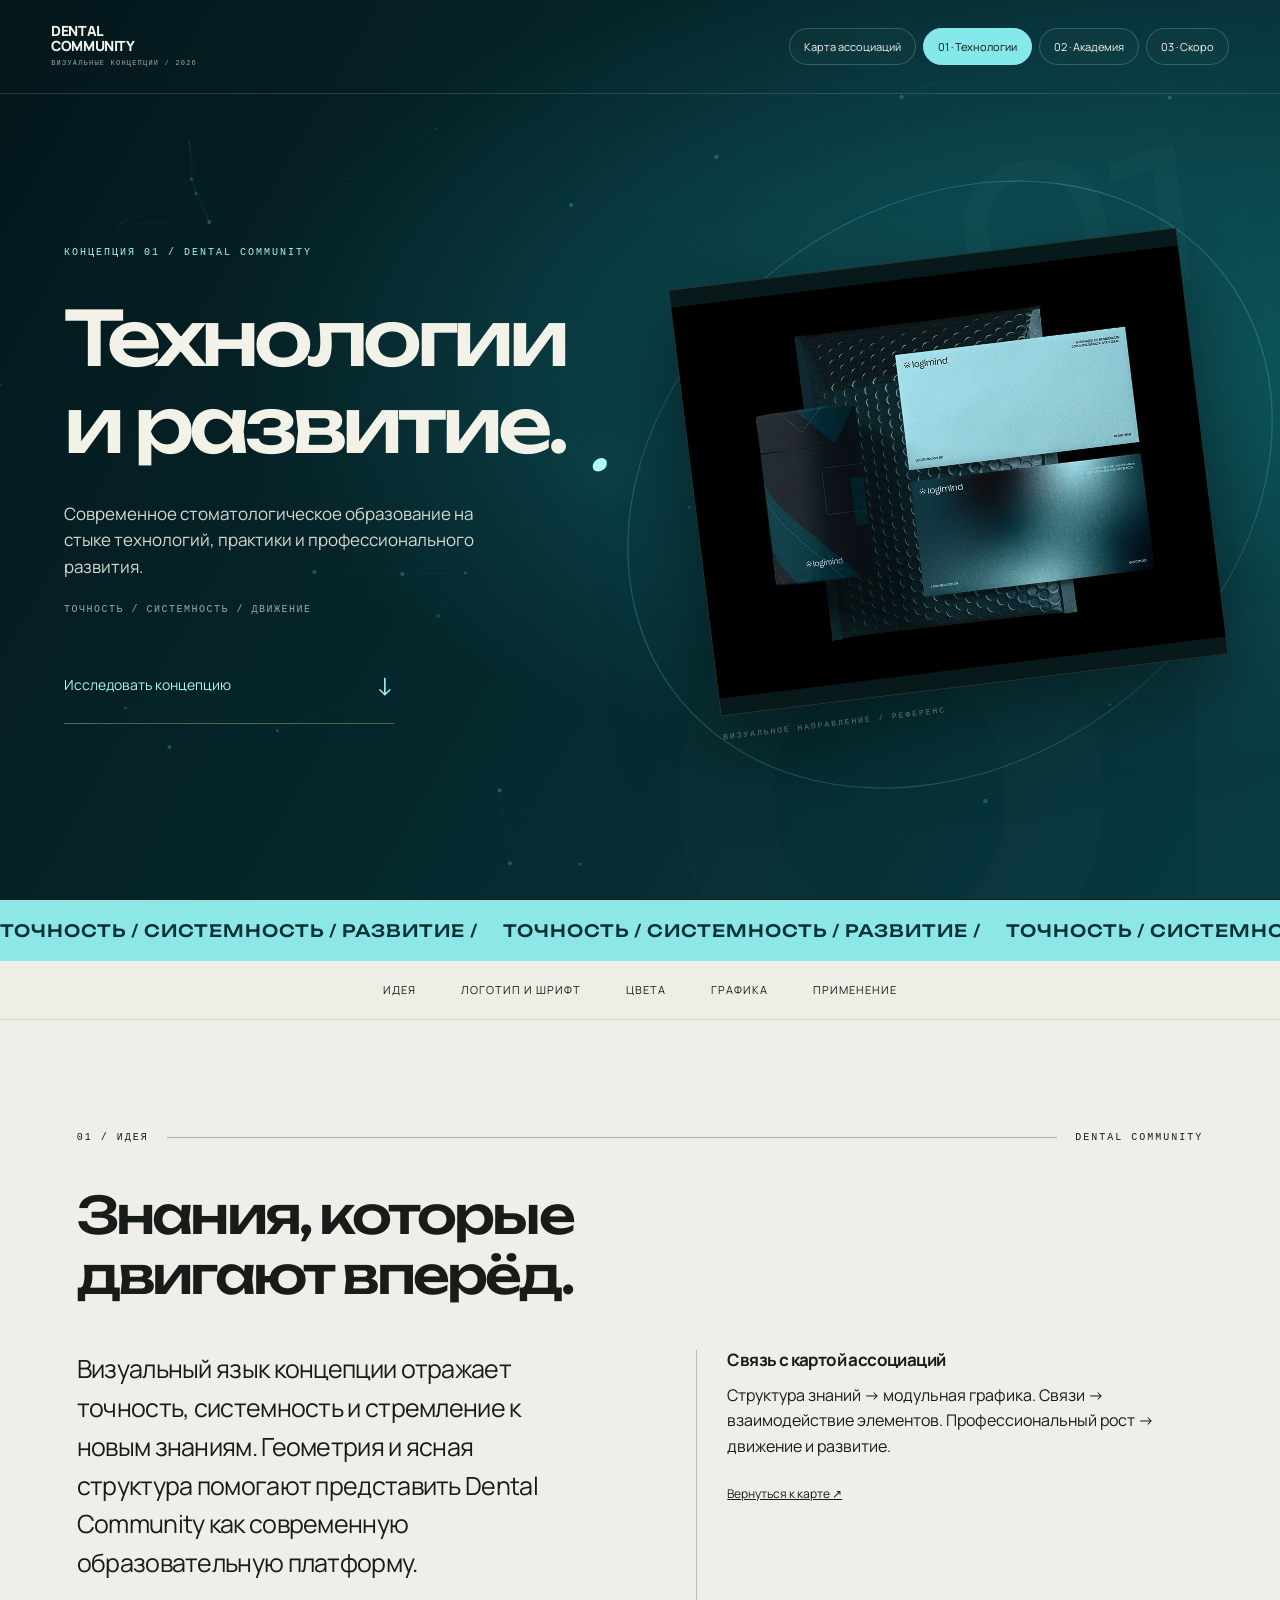
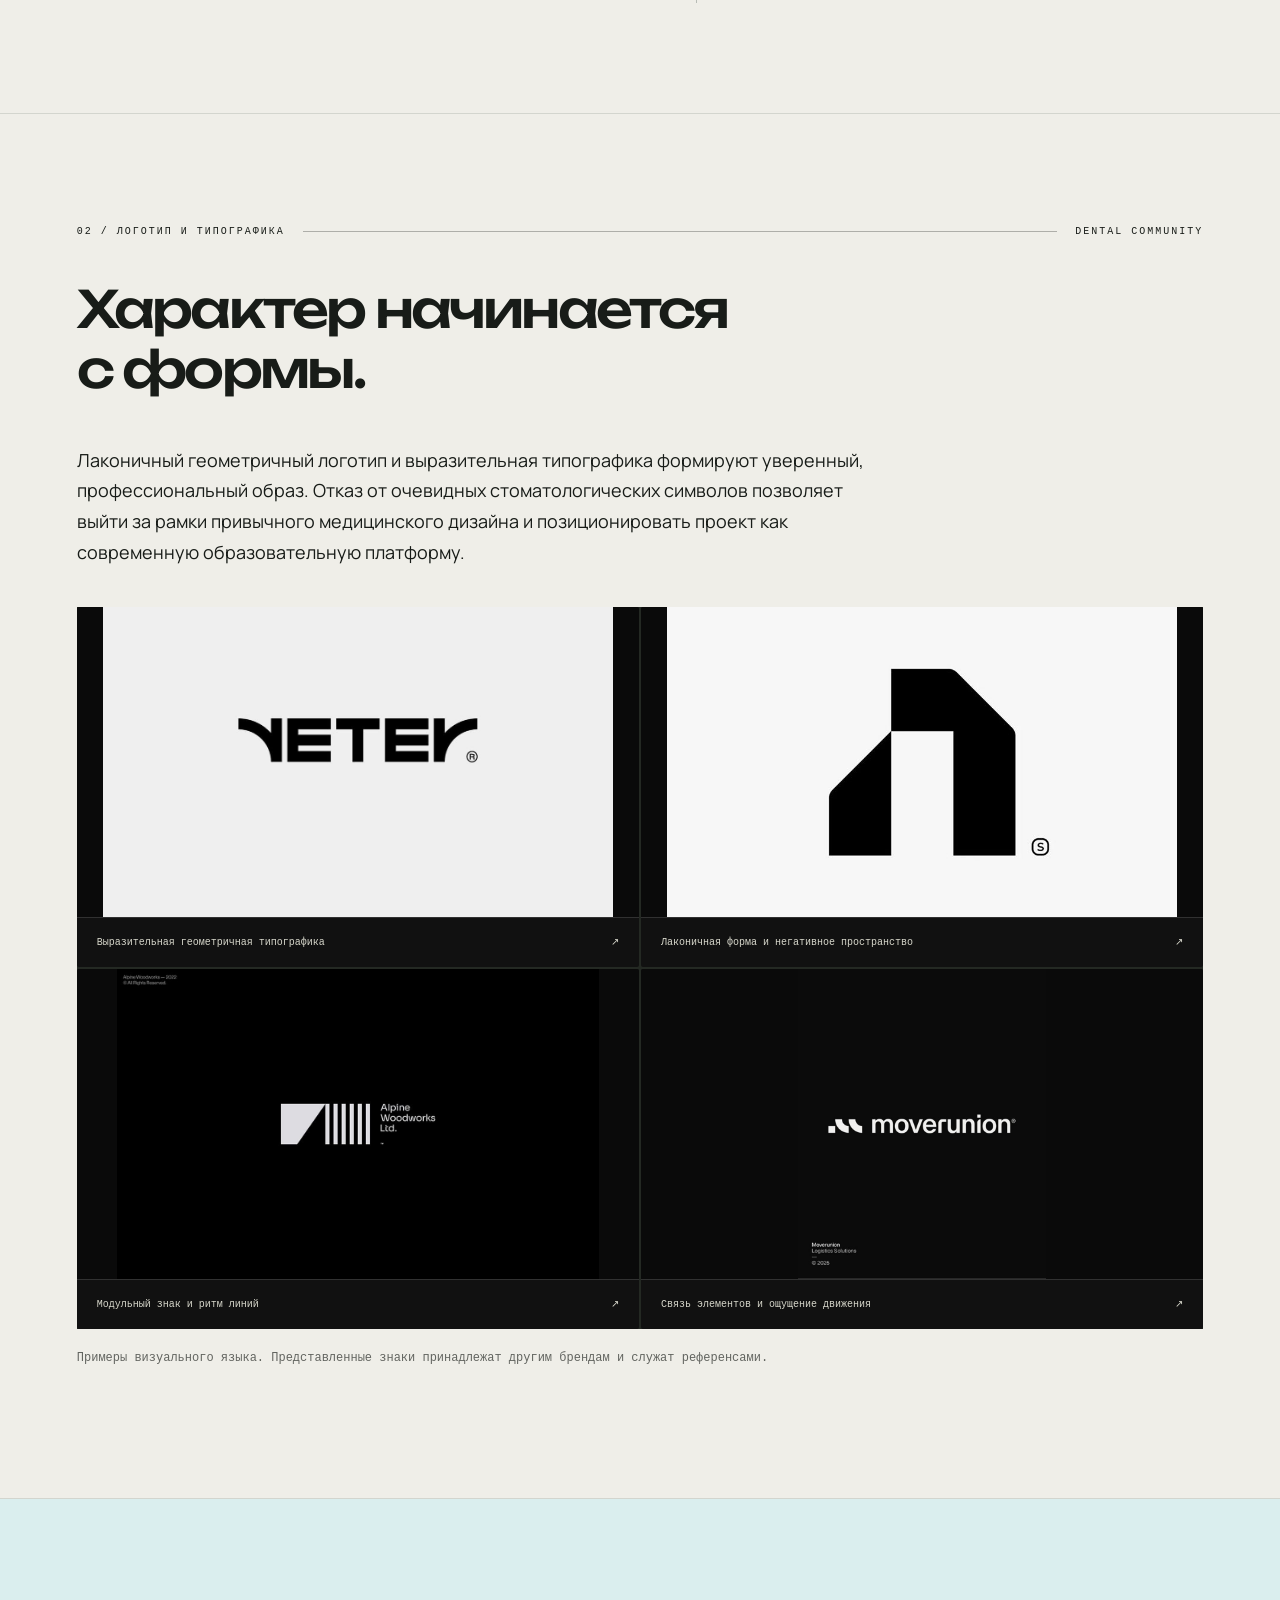
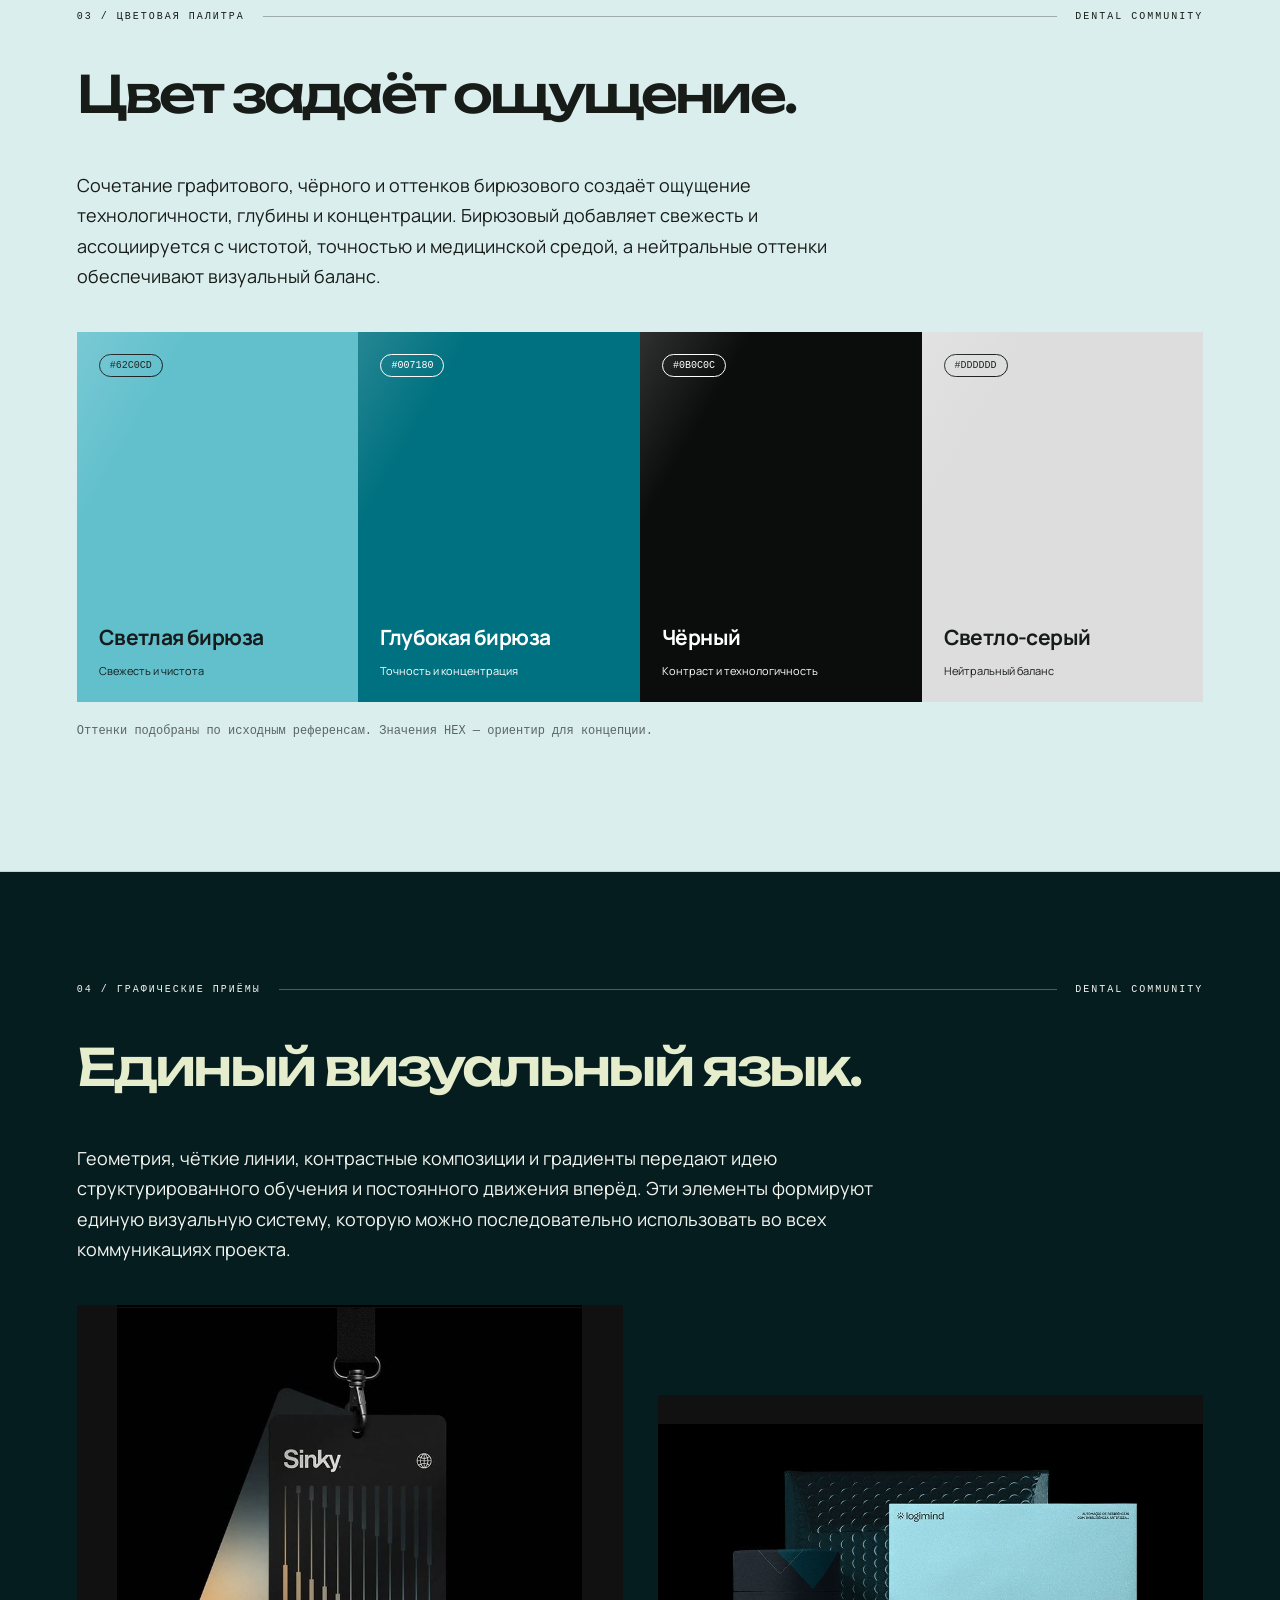
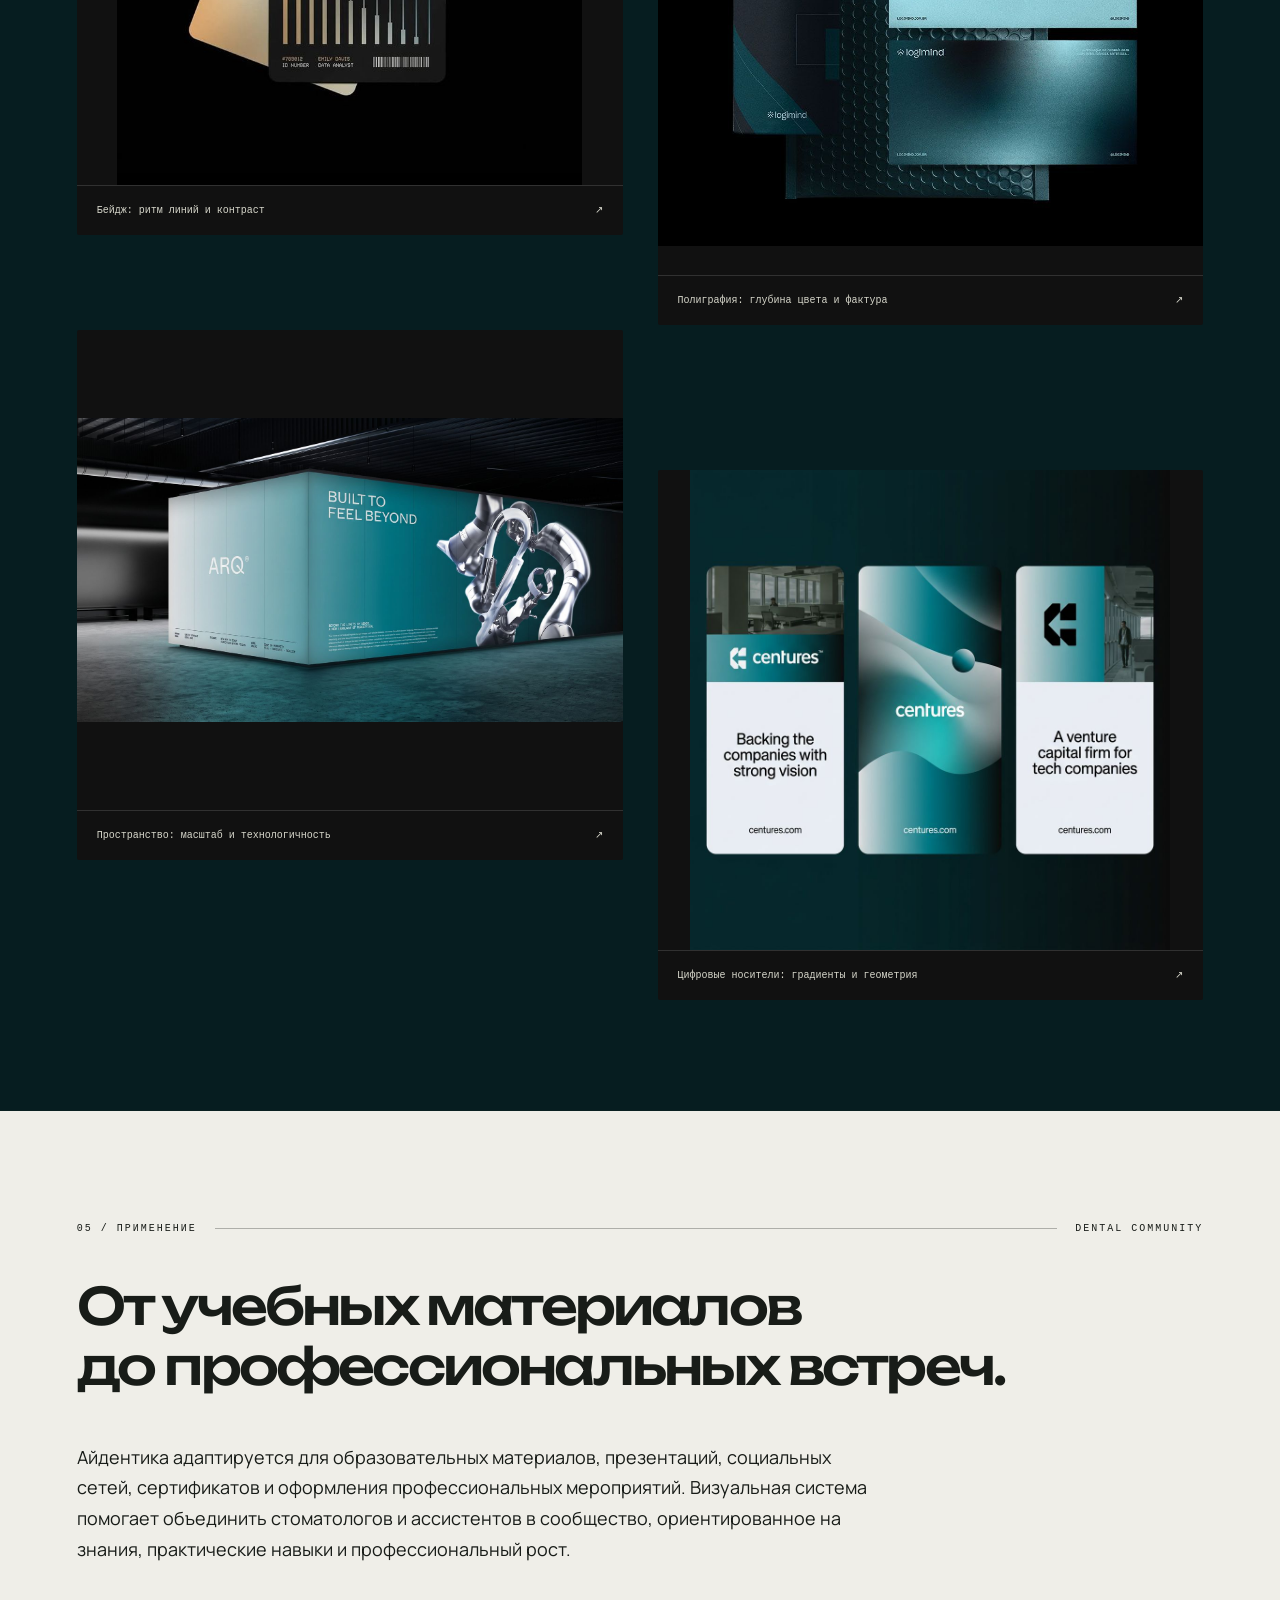
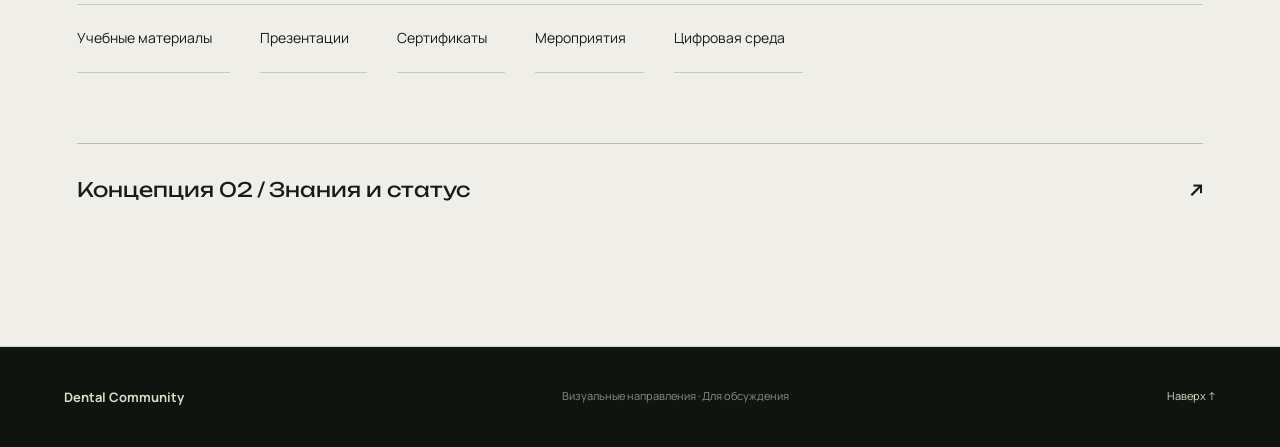
==== concept-1.html @ 2e6f2357 "Publish Dental Community concept presentation" ====
<!doctype html><html lang="ru"><head><meta charset="utf-8"><meta name="viewport" content="width=device-width,initial-scale=1"><title>Концепция 01 — Dental Community</title><meta name="description" content="Карта ассоциаций и направления визуальной айдентики образовательного сообщества стоматологов и ассистентов."><link rel="stylesheet" href="style.css"><link rel="stylesheet" href="redesign.css"></head><body class="tech"><div id="progress"></div><header><a class="brand" href="index.html">DENTAL <br>COMMUNITY<span>ВИЗУАЛЬНЫЕ КОНЦЕПЦИИ / 2026</span></a><nav aria-label="Страницы презентации"><a href="index.html" >Карта ассоциаций</a><a href="concept-1.html" aria-current="page">01 · Технологии</a><a href="concept-2.html" >02 · Академия</a><a href="concept-3.html" >03 · Скоро</a></nav></header><main><div class="cursor-aura" aria-hidden="true"></div><section class="hero concept-hero"><canvas class="constellation" aria-hidden="true"></canvas><div class="hero-no" aria-hidden="true">01</div><div class="wrap hero-grid"><div><div class="eyebrow">Концепция 01 / Dental Community</div><h1>Технологии<br>и развитие.</h1><p class="lead">Современное стоматологическое образование на стыке технологий, практики и профессионального развития.</p><div class="tagline">ТОЧНОСТЬ / СИСТЕМНОСТЬ / ДВИЖЕНИЕ</div><a class="cta" href="#idea">Исследовать концепцию <span>↓</span></a></div><div class="hero-reference"><div class="ref-orbit"></div><span class="ref-index" aria-hidden="true">01</span><img src="assets/ref-15.jpg" alt="Ключевой визуальный референс концепции"><span>ВИЗУАЛЬНОЕ НАПРАВЛЕНИЕ / РЕФЕРЕНС</span></div></div></section><div class="ticker" aria-hidden="true"><div><span>ТОЧНОСТЬ / СИСТЕМНОСТЬ / РАЗВИТИЕ / </span><span>ТОЧНОСТЬ / СИСТЕМНОСТЬ / РАЗВИТИЕ / </span><span>ТОЧНОСТЬ / СИСТЕМНОСТЬ / РАЗВИТИЕ / </span><span>ТОЧНОСТЬ / СИСТЕМНОСТЬ / РАЗВИТИЕ / </span><span>ТОЧНОСТЬ / СИСТЕМНОСТЬ / РАЗВИТИЕ / </span><span>ТОЧНОСТЬ / СИСТЕМНОСТЬ / РАЗВИТИЕ / </span></div></div><div class="section-nav"><a href="#idea">Идея</a><a href="#identity">Логотип и шрифт</a><a href="#palette">Цвета</a><a href="#graphics">Графика</a><a href="#application">Применение</a></div><section id="idea" class=""><div class="wrap"><div class="eyebrow">01 / Идея <span></span> Dental Community</div><h2>Знания, которые<br>двигают вперёд.</h2><div class="two text"><p class="lead">Визуальный язык концепции отражает точность, системность и стремление к новым знаниям. Геометрия и ясная структура помогают представить Dental Community как современную образовательную платформу.</p><div class="connection"><h3>Связь с картой ассоциаций</h3><p>Структура знаний → модульная графика. Связи → взаимодействие элементов. Профессиональный рост → движение и развитие.</p><a href="index.html#map">Вернуться к карте ↗</a></div></div></div></section><section id="identity" class=""><div class="wrap"><div class="eyebrow">02 / Логотип и типографика <span></span> Dental Community</div><h2>Характер начинается<br>с формы.</h2><p class="intro">Лаконичный геометричный логотип и выразительная типографика формируют уверенный, профессиональный образ. Отказ от очевидных стоматологических символов позволяет выйти за рамки привычного медицинского дизайна и позиционировать проект как современную образовательную платформу.</p><div class="gallery logos"><figure class=""><button class="zoom" data-image="assets/ref-11.jpg" aria-label="Увеличить: Выразительная геометричная типографика"><img src="assets/ref-11.jpg" alt="Выразительная геометричная типографика"></button><figcaption>Выразительная геометричная типографика <span>↗</span></figcaption></figure><figure class=""><button class="zoom" data-image="assets/ref-8.jpg" aria-label="Увеличить: Лаконичная форма и негативное пространство"><img src="assets/ref-8.jpg" alt="Лаконичная форма и негативное пространство"></button><figcaption>Лаконичная форма и негативное пространство <span>↗</span></figcaption></figure><figure class=""><button class="zoom" data-image="assets/ref-9.jpg" aria-label="Увеличить: Модульный знак и ритм линий"><img src="assets/ref-9.jpg" alt="Модульный знак и ритм линий"></button><figcaption>Модульный знак и ритм линий <span>↗</span></figcaption></figure><figure class=""><button class="zoom" data-image="assets/ref-10.jpg" aria-label="Увеличить: Связь элементов и ощущение движения"><img src="assets/ref-10.jpg" alt="Связь элементов и ощущение движения"></button><figcaption>Связь элементов и ощущение движения <span>↗</span></figcaption></figure></div><p class="note">Примеры визуального языка. Представленные знаки принадлежат другим брендам и служат референсами.</p></div></section><section id="palette" class="tinted"><div class="wrap"><div class="eyebrow">03 / Цветовая палитра <span></span> Dental Community</div><h2>Цвет задаёт ощущение.</h2><p class="intro">Сочетание графитового, чёрного и оттенков бирюзового создаёт ощущение технологичности, глубины и концентрации. Бирюзовый добавляет свежесть и ассоциируется с чистотой, точностью и медицинской средой, а нейтральные оттенки обеспечивают визуальный баланс.</p><div class="palette"><div class="swatch" style="--sw:#62C0CD;color:#171b1c"><span>#62C0CD</span><div><h3>Светлая бирюза</h3><p>Свежесть и чистота</p></div></div><div class="swatch" style="--sw:#007180;color:#fff"><span>#007180</span><div><h3>Глубокая бирюза</h3><p>Точность и концентрация</p></div></div><div class="swatch" style="--sw:#0B0C0C;color:#fff"><span>#0B0C0C</span><div><h3>Чёрный</h3><p>Контраст и технологичность</p></div></div><div class="swatch" style="--sw:#DDDDDD;color:#171b1c"><span>#DDDDDD</span><div><h3>Светло-серый</h3><p>Нейтральный баланс</p></div></div></div><p class="note">Оттенки подобраны по исходным референсам. Значения HEX — ориентир для концепции.</p></div></section><section id="graphics" class="dark"><div class="wrap"><div class="eyebrow">04 / Графические приёмы <span></span> Dental Community</div><h2>Единый визуальный язык.</h2><p class="intro">Геометрия, чёткие линии, контрастные композиции и градиенты передают идею структурированного обучения и постоянного движения вперёд. Эти элементы формируют единую визуальную систему, которую можно последовательно использовать во всех коммуникациях проекта.</p><div class="gallery mood"><figure class=""><button class="zoom" data-image="assets/ref-12.jpg" aria-label="Увеличить: Бейдж: ритм линий и контраст"><img src="assets/ref-12.jpg" alt="Бейдж: ритм линий и контраст"></button><figcaption>Бейдж: ритм линий и контраст <span>↗</span></figcaption></figure><figure class=""><button class="zoom" data-image="assets/ref-15.jpg" aria-label="Увеличить: Полиграфия: глубина цвета и фактура"><img src="assets/ref-15.jpg" alt="Полиграфия: глубина цвета и фактура"></button><figcaption>Полиграфия: глубина цвета и фактура <span>↗</span></figcaption></figure><figure class=""><button class="zoom" data-image="assets/ref-13.jpg" aria-label="Увеличить: Пространство: масштаб и технологичность"><img src="assets/ref-13.jpg" alt="Пространство: масштаб и технологичность"></button><figcaption>Пространство: масштаб и технологичность <span>↗</span></figcaption></figure><figure class=""><button class="zoom" data-image="assets/ref-14.jpg" aria-label="Увеличить: Цифровые носители: градиенты и геометрия"><img src="assets/ref-14.jpg" alt="Цифровые носители: градиенты и геометрия"></button><figcaption>Цифровые носители: градиенты и геометрия <span>↗</span></figcaption></figure></div></div></section><section id="application" class=""><div class="wrap"><div class="eyebrow">05 / Применение <span></span> Dental Community</div><h2>От учебных материалов<br>до профессиональных встреч.</h2><p class="intro">Айдентика адаптируется для образовательных материалов, презентаций, социальных сетей, сертификатов и оформления профессиональных мероприятий. Визуальная система помогает объединить стоматологов и ассистентов в сообщество, ориентированное на знания, практические навыки и профессиональный рост.</p><div class="uses"><span>Учебные материалы</span><span>Презентации</span><span>Сертификаты</span><span>Мероприятия</span><span>Цифровая среда</span></div><a class="next" href="concept-2.html">Концепция 02 / Знания и статус<span>↗</span></a></div></section></main><footer><b>Dental Community</b><span>Визуальные направления · Для обсуждения</span><a href="#">Наверх ↑</a></footer><dialog><button class="close" aria-label="Закрыть">Закрыть ×</button><img alt="Увеличенный референс"></dialog><script src="app.js"></script><script src="motion.js"></script></body></html>
---- style.css ----
@import url('https://fonts.googleapis.com/css2?family=Manrope:wght@400;500;600;700;800&display=swap');
*{box-sizing:border-box}html{scroll-behavior:smooth;scroll-padding-top:115px}body{margin:0;background:#f6f4ed;color:#222c2a;font:16px/1.6 Manrope,Arial,sans-serif;--accent:#507060;--dark:#17352e;--tint:#e6ebe4}a{color:inherit}button{font:inherit}img{max-width:100%;display:block}header{min-height:86px;position:sticky;top:0;z-index:20;padding:16px 4vw;background:#f6f4edf5;backdrop-filter:blur(15px);border-bottom:1px solid #23332d22;display:flex;align-items:center;justify-content:space-between;gap:25px}.brand{font-weight:800;line-height:1.05;text-decoration:none;font-size:17px;letter-spacing:-.6px;white-space:nowrap}.brand span{display:block;font:8px/1.4 monospace;letter-spacing:1.2px;margin-top:6px}nav{display:flex;gap:7px}nav a{padding:9px 14px;border:1px solid #25352d33;border-radius:30px;text-decoration:none;font-size:12px;white-space:nowrap}nav a:hover,nav a[aria-current]{background:var(--dark);color:white;border-color:var(--dark)}#progress{height:3px;position:fixed;top:0;z-index:50;background:var(--accent);width:0}section{padding:85px 6vw;border-bottom:1px solid #24342b22}.wrap{max-width:1220px;margin:auto}.eyebrow{font:11px/1.5 monospace;letter-spacing:1.8px;text-transform:uppercase;display:flex;align-items:center;gap:18px;margin-bottom:30px}.eyebrow span{height:1px;background:currentColor;opacity:.3;flex:1}.hero{padding-top:70px;padding-bottom:70px;min-height:calc(100svh - 86px);display:flex;align-items:center}.hero>.wrap{width:100%}.hero-grid{display:grid;grid-template-columns:1.2fr 1fr;gap:7%;align-items:center}h1{font-size:clamp(54px,6.8vw,100px);font-weight:600;line-height:1.02;letter-spacing:-5px;margin:0 0 30px}h1 em{font-style:normal;color:var(--accent)}h2{font-size:clamp(34px,4.5vw,64px);line-height:1.08;font-weight:600;letter-spacing:-2.5px;margin:0 0 36px}h3{margin:0 0 12px;font-size:25px;line-height:1.2;letter-spacing:-.6px}p{margin:0 0 20px}.lead{font-size:clamp(18px,1.7vw,23px);line-height:1.55;max-width:650px}.cta{display:flex;align-items:center;justify-content:space-between;text-decoration:none;border-bottom:1px solid currentColor;padding:18px 0;max-width:380px;margin-top:28px;font-size:14px}.cta span{font-size:25px}.portrait{position:relative;padding:0 22px 28px 0}.portrait:after{content:'';position:absolute;inset:30px 0 0 25px;border:1px solid #68766b;z-index:-1}.portrait img{width:100%;height:490px;object-fit:cover}.portrait>span,.hero-reference>span{font:10px monospace;letter-spacing:1px;display:block;margin-top:16px}.two{display:grid;grid-template-columns:1fr 1fr;gap:8%}.text>p{max-width:580px}.intro{max-width:850px;font-size:18px;line-height:1.7;margin-bottom:40px}.dark{background:var(--dark);color:#f4f5ef}.mindmap{display:grid;grid-template-columns:.8fr 1.7fr;align-items:center;gap:7%;padding-top:20px}.map-root{font-size:38px;line-height:1.15;letter-spacing:-1px;border:1px solid #f7f5eb88;border-radius:50%;aspect-ratio:1;display:flex;justify-content:center;align-items:center;flex-direction:column;text-align:center;position:relative}.map-root:after{content:'';position:absolute;left:100%;width:23%;height:1px;background:#f7f5eb88}.map-root small{font:9px monospace;letter-spacing:1px;margin-top:22px}.branches{border-left:1px solid #f7f5eb88;padding-left:30px;display:grid;grid-template-columns:1fr 1fr;gap:35px}.branches article{border-top:1px solid #f7f5eb55;padding-top:20px}.branches article>span{font:9px/1.6 monospace;letter-spacing:1px;display:block;margin-bottom:16px;color:#c2d2c6}.branches p{font-size:14px;opacity:.8}.board{max-width:1050px;margin:auto;background:#fdf9f1}.board button{width:100%}.board img{width:100%}.zoom{padding:0;border:0;background:transparent;cursor:zoom-in;display:block}.note{font:12px/1.6 monospace;opacity:.65;margin-top:20px;max-width:820px}.direction-grid{display:grid;grid-template-columns:1fr 1fr;gap:25px}.direction{padding:32px 32px 0;text-decoration:none;overflow:hidden}.direction>span{font:11px monospace;letter-spacing:1px}.direction h3{font-size:46px;margin:35px 0 20px;letter-spacing:-2px}.direction p{font-size:12px}.direction img{height:330px;width:100%;object-fit:cover;transition:transform .3s}.direction:hover img{transform:scale(1.025)}.tech-preview{background:#083b43;color:#dbf5f7}.academy-preview{background:#202e4b;color:#f6ecd6}.pending-link{display:flex;justify-content:space-between;padding:30px 0;text-decoration:none;border-bottom:1px solid #25352d44;font-size:14px;margin-top:20px}.tech{--accent:#007180;--dark:#062e33;--tint:#e1eff0}.academy{--accent:#9b8155;--dark:#202e4b;--tint:#eae5db}.concept-hero{background:var(--dark);color:#fff}.concept-hero h1{font-size:clamp(54px,6vw,88px)}.academy .concept-hero h1{font-family:Georgia,serif;font-weight:400}.hero-reference img{width:100%;height:490px;object-fit:contain;background:#0c0f10}.hero-reference>span{opacity:.6}.tagline{font:10px monospace;letter-spacing:1.5px;margin-top:24px;color:#fff9}.section-nav{display:flex;gap:35px;justify-content:center;padding:22px 5vw;border-bottom:1px solid #24342b22}.section-nav a{font-size:12px;text-decoration:none}.connection{border-left:1px solid #23332d44;padding-left:30px}.connection h3{font-size:17px}.connection p{font-size:16px}.connection a{font-size:12px}.gallery{display:grid;grid-template-columns:1fr 1fr;gap:24px}figure{margin:0;background:#111;color:#eee}figure img{width:100%;height:100%;object-fit:contain}.gallery .zoom{width:100%;height:420px}.logos .zoom{height:310px;background:#0a0a0a}.gallery figcaption{padding:14px 18px;display:flex;justify-content:space-between;font:11px/1.5 monospace;border-top:1px solid #ffffff22}.mood figure:nth-child(3):last-child{grid-column:1/-1}.palette{display:grid;grid-template-columns:repeat(4,1fr)}.swatch{background:var(--sw);padding:22px;min-height:290px;display:flex;flex-direction:column;justify-content:space-between}.swatch>span{font:11px monospace}.swatch h3{font-size:20px}.swatch p{font-size:12px;margin:0}.tinted{background:var(--tint)}.uses{display:flex;flex-wrap:wrap;gap:12px}.uses span{border:1px solid #20352b44;border-radius:30px;padding:12px 18px;font-size:13px}.next{display:flex;justify-content:space-between;border-top:1px solid #24342b44;padding-top:25px;margin-top:70px;text-decoration:none;font-size:22px}.waiting{position:relative;overflow:hidden}.waiting .wrap{position:relative}.waiting-number{position:absolute;right:0;top:-50px;font-size:340px;line-height:1;font-weight:800;color:#263e3010;z-index:-1}.waiting p{max-width:600px}footer{display:flex;justify-content:space-between;gap:20px;padding:35px 6vw;font-size:11px}footer b{font-size:13px}footer a{text-decoration:none}dialog{border:0;padding:50px 20px 20px;max-width:95vw;max-height:95vh;background:#e9e9e5}dialog::backdrop{background:#000d}dialog img{margin:auto;max-width:100%;height:auto}.close{position:fixed;right:5vw;top:4vh;background:#fff;padding:12px 20px;border:1px solid #222;cursor:pointer;z-index:5}:focus-visible{outline:3px solid #e0aa47;outline-offset:4px}@media(min-width:1500px){.hero{min-height:780px}}@media(max-width:850px){header{align-items:flex-start;flex-direction:column;gap:15px;padding:14px 5vw}nav{max-width:100%;overflow-x:auto;padding-bottom:3px;width:100%}nav a{font-size:10px;padding:8px 12px}.brand{font-size:14px}.brand br{display:none}.brand span{font-size:7px}.hero-grid{grid-template-columns:1fr;gap:45px}.hero{min-height:0;padding-top:50px}h1{letter-spacing:-3px;font-size:64px}.hero-reference img{height:420px}.portrait{max-width:500px}.portrait img{height:400px}.two{grid-template-columns:1fr;gap:25px}.mindmap{grid-template-columns:1fr;gap:40px}.map-root{max-width:300px;margin:auto;width:100%}.map-root:after{display:none}.branches{border:0;padding:0}.section-nav{gap:20px;overflow-x:auto;justify-content:flex-start;white-space:nowrap}.direction h3{font-size:34px}.direction{padding:25px 20px 0}.direction img{height:250px}.gallery .zoom{height:300px}.logos .zoom{height:240px}.palette{grid-template-columns:1fr 1fr}.swatch{min-height:230px}section{padding:60px 5vw}.eyebrow{font-size:9px;letter-spacing:1px}h2{letter-spacing:-1.5px}.waiting-number{font-size:220px;top:30px}.next{font-size:17px}footer{flex-wrap:wrap}footer span{order:3;width:100%}}@media(max-width:520px){.direction-grid,.gallery{grid-template-columns:1fr}.branches{grid-template-columns:1fr}.map-root{width:260px}.hero-reference img{height:350px}.gallery .zoom{height:auto;min-height:220px}.gallery img{height:auto;max-height:540px;object-fit:contain}.logos .zoom{height:280px}.logos img{height:100%}.direction img{height:300px}.intro{font-size:16px}.pending-link{gap:20px;font-size:12px}.swatch{padding:18px}.swatch h3{font-size:17px}.concept-hero h1{font-size:53px}.connection{padding-left:20px}.board{margin-left:-10px;margin-right:-10px}}
@media(prefers-reduced-motion:reduce){html{scroll-behavior:auto}*{transition:none!important}}

.academy .swatch:nth-child(2){color:#171b1c!important}
---- redesign.css ----
@import url('https://fonts.googleapis.com/css2?family=Unbounded:wght@400;500;600;700;800&family=Cormorant+Garamond:ital,wght@0,400;0,500;1,400&display=swap');
:root{--ease:cubic-bezier(.22,1,.36,1)}body{--accent:#64734b;--dark:#10140f;--tint:#e9ecd7;background:#efeee8;color:#181c18}body.tech{--accent:#007180;--dark:#061c20;--tint:#daeeee}body.academy{--accent:#9b8155;--dark:#141f34;--tint:#e8e2d6}header{position:absolute;top:0;width:100%;background:transparent;backdrop-filter:none;border-bottom:1px solid #ffffff24;color:#f5f5ec;padding:24px 4vw;min-height:90px}nav a{border-color:#ffffff30;background:#ffffff05;font-size:11px}nav a:hover,nav a[aria-current]{background:#e1f0a6;color:#10140f;border-color:#e1f0a6}.tech nav a[aria-current]{background:#85e9ec;border-color:#85e9ec}.academy nav a[aria-current]{background:#dfc394;border-color:#dfc394}.brand{font-size:14px;letter-spacing:-.4px}.brand span{font-size:7px;opacity:.65}.hero{position:relative;overflow:hidden;min-height:100svh;padding:150px 5vw 80px;background:#10140f;color:#f2f2e9;isolation:isolate}.hero:before{content:'';position:absolute;inset:0;background:radial-gradient(ellipse at 72% 45%,#64764440,transparent 52%);z-index:-1}.hero:after{content:'';position:absolute;inset:0;background-image:url("data:image/svg,%3Csvg viewBox='0 0 180 180' xmlns='http://www.w3.org/2000/svg'%3E%3Cfilter id='n'%3E%3CfeTurbulence type='fractalNoise' baseFrequency='.9' numOctaves='3' stitchTiles='stitch'/%3E%3C/filter%3E%3Cpath fill='%23fff' opacity='.12' filter='url(%23n)' d='M0 0h180v180H0z'/%3E%3C/svg%3E");opacity:.18;pointer-events:none;z-index:5}.hero .wrap{max-width:1400px;position:relative;z-index:2}.hero-grid{grid-template-columns:1.1fr 1fr;gap:3%}.hero .eyebrow{color:#d9e9aa;font-size:10px;letter-spacing:2px;margin-bottom:35px}.hero h1{font-family:Unbounded,Arial,sans-serif;font-size:clamp(56px,6.3vw,106px);font-weight:500;letter-spacing:-5px;line-height:1.16;margin-bottom:32px}.hero h1 em{color:#dceba6}.hero .lead{font-size:17px;max-width:450px;color:#d5d8ce}.hero .cta{max-width:330px;margin-top:32px;color:#e1f0a6;border-bottom-color:#e1f0a655}.cta span{transition:transform .4s}.cta:hover span{transform:translate(5px,5px)}.hero-no{position:absolute;bottom:-12vw;right:0;font:600 40vw/1 Unbounded,sans-serif;color:#ffffff03;pointer-events:none;letter-spacing:-4vw}.constellation{position:absolute;inset:0;pointer-events:none;width:100%;height:100%;opacity:.6;z-index:0}.orbit-scene{height:570px;position:relative;perspective:900px;transform-style:preserve-3d}.sphere{position:absolute;width:270px;height:270px;top:50%;left:50%;transform:translate(-50%,-50%);border-radius:50%;background:radial-gradient(circle at 30% 20%,#fbffd1,#b6ce6d 15%,#5a7138 44%,#142510 76%);box-shadow:inset -20px -25px 45px #000a,inset 8px 8px 30px #f1ffc655,0 0 110px #c2e56c18;display:flex;flex-direction:column;align-items:center;justify-content:center;color:#eff6d3;animation:breathe 7s ease-in-out infinite}.sphere>span{font:500 70px/1 Unbounded;letter-spacing:-6px;text-shadow:0 2px 20px #0004}.sphere small{font:8px/1.7 monospace;letter-spacing:2px;text-align:center;margin-top:17px;opacity:.7}.orbit-ring{position:absolute;top:50%;left:50%;width:470px;height:470px;border:1px solid #c8dc8e4d;border-radius:50%;transform:translate(-50%,-50%) rotateX(62deg) rotateZ(-30deg);animation:orbit 22s linear infinite}.ring-b{width:520px;height:520px;animation-direction:reverse;transform:translate(-50%,-50%) rotateY(58deg) rotateZ(35deg);border-color:#c8dc8e25}.ring-c{width:390px;height:390px;border-style:dashed;border-color:#c8dc8e18;animation-duration:35s}.orbit-ring:after{content:'';position:absolute;top:20%;left:8%;width:9px;height:9px;background:#e9ffc1;border-radius:50%;box-shadow:0 0 20px #cbea85}.orbit-photo{position:absolute;width:135px;height:170px;border:5px solid #eeeecc18;box-shadow:0 15px 50px #0006;z-index:3;animation:float 7s ease-in-out infinite}.orbit-photo img{width:100%;height:100%;object-fit:cover}.photo-a{left:4%;top:12%;transform:rotate(-12deg)}.photo-b{right:0;bottom:13%;width:160px;height:115px;transform:rotate(10deg);animation-delay:-3s}.orbit-label{position:absolute;font:10px monospace;letter-spacing:2px;color:#e3eccb;background:#171e14cc;border:1px solid #d1e69b40;padding:10px 16px;border-radius:30px;z-index:4}.orbit-label i{display:inline-block;background:#cbe590;width:5px;height:5px;border-radius:50%;margin-right:6px;box-shadow:0 0 9px #cbe590}.label-a{left:3%;bottom:26%}.label-b{top:15%;right:12%}.label-c{bottom:8%;left:32%}.orbit-coordinates{position:absolute;bottom:0;left:15%;font:8px monospace;letter-spacing:2px;color:#e8f1cb60}.ticker{overflow:hidden;padding:20px 0;background:#dbeaa5;color:#1c2615;border:0}.ticker>div{display:flex;width:max-content;animation:marquee 35s linear infinite}.ticker span{font:500 17px Unbounded,sans-serif;white-space:nowrap;padding-right:25px;letter-spacing:1px}.tech .ticker{background:#8ee7e7;color:#073336}.academy .ticker{background:#d7bd90;color:#2c261e}.ticker:hover>div{animation-play-state:paused}section:not(.hero){padding:110px 6vw}.wrap{max-width:1280px}h2{font:500 clamp(32px,4vw,61px)/1.18 Unbounded,sans-serif;letter-spacing:-2.8px;max-width:1100px;margin-bottom:45px}.eyebrow{font-size:10px;letter-spacing:2px;margin-bottom:40px}.text .lead{font-size:25px;letter-spacing:-.7px}.text>p:last-child{color:#5a6056;font-size:17px}.intro{max-width:800px;font-size:18px}.two{gap:10%}.dark{background:#11180f}.dark h2{color:#e5edcc}#thought{position:relative}#thought:after{content:'↗';position:absolute;right:6vw;top:70px;font:130px Unbounded;color:#c2c9ad50;pointer-events:none}.mindmap{grid-template-columns:.9fr 1.6fr;gap:9%}.map-root{font-family:Unbounded;font-size:30px;border-color:#d6e7a147;position:relative;background:radial-gradient(circle at 30% 20%,#b9d77820,transparent 60%);box-shadow:inset 0 0 45px #dae8ac08}.map-root small{font-size:8px}.map-pulse{position:absolute;inset:-15px;border:1px dashed #d6e7a133;border-radius:50%;animation:spin 60s linear infinite}.map-pulse:after{content:'';width:10px;height:10px;border-radius:50%;background:#dbeaa5;position:absolute;left:15%;top:13%;box-shadow:0 0 30px #dbeaa5}.branches{gap:30px 45px}.branches article{position:relative;transition:transform .5s,color .5s;border-color:#e5efc733}.branches article:hover{transform:translateX(7px);color:#e1f0a6}.branches h3{font-size:26px}.branches article>span{color:#b0bf8a;font-size:8px}.board{box-shadow:0 25px 80px #1e291010;transform:rotate(-1deg);transition:transform .8s}.board:hover{transform:rotate(0)}.direction-grid{gap:35px}.direction{position:relative;min-height:580px;padding:40px 35px 0;border-radius:3px;transition:transform .6s var(--ease)}.direction:hover{transform:translateY(-12px)}.direction h3{font:500 40px/1.2 Unbounded;letter-spacing:-2px;margin:38px 0 22px}.direction>span{display:block;border-bottom:1px solid #ffffff30;padding-bottom:20px}.direction img{height:310px;object-fit:contain;transform:rotate(-6deg);margin-top:40px;box-shadow:0 10px 60px #0004}.direction:hover img{transform:rotate(0) scale(1.05)}.academy-preview h3{font-family:'Cormorant Garamond',Georgia,serif;font-size:64px;line-height:.95}.pending-link{font-size:16px;padding:35px 0}.concept-hero h1{font-size:clamp(52px,5.9vw,94px);line-height:1.15}.tech .hero:before{background:radial-gradient(ellipse at 80% 40%,#24c4d14d,transparent 55%),linear-gradient(120deg,#04171b,#073a40)}.tech .hero .eyebrow,.tech .hero .cta{color:#a6f5f4}.tech .hero-reference{transform:rotate(-7deg);animation:float 9s ease-in-out infinite}.hero-reference{position:relative;padding:50px 10px}.hero-reference img{position:relative;z-index:2;height:430px;object-fit:contain;background:#07191a;box-shadow:0 30px 90px #0008;border:1px solid #ffffff20}.hero-reference>span:last-child{position:relative;z-index:3;font-size:8px;letter-spacing:2px;color:#fff9}.ref-index{position:absolute!important;right:-15px;top:-70px;font:400 180px/1 Unbounded!important;color:#ffffff0b!important;z-index:0!important}.ref-orbit{position:absolute;inset:0;border:1px solid #77e5e23a;border-radius:50%;transform:rotate(-30deg) scaleX(1.3);animation:orbit2 24s linear infinite}.ref-orbit:after{content:'';position:absolute;top:8%;left:10%;width:12px;height:12px;background:#afffff;border-radius:50%;box-shadow:0 0 50px #afffff}.academy .hero{background:#111a2c}.academy .hero:before{background:radial-gradient(ellipse at 80% 35%,#bb8e4030,transparent 58%)}.academy .hero h1{font-family:'Cormorant Garamond',Georgia,serif;font-size:clamp(90px,10vw,155px);line-height:.83;font-weight:400;letter-spacing:-5px;margin-bottom:40px}.academy .hero .eyebrow,.academy .hero .cta{color:#e5cfa8}.academy .hero-reference{transform:rotate(6deg);animation:float 12s ease-in-out infinite}.academy .hero-reference img{background:#0a0a0a}.academy .ref-orbit{border-color:#decba544;transform:rotate(25deg) scaleX(1.2);animation-duration:40s}.academy .ref-orbit:after{background:#f1d69f;box-shadow:0 0 40px #f1d69f}.academy h2{font-family:'Cormorant Garamond',Georgia,serif;font-size:clamp(48px,5.4vw,82px);line-height:.98;font-weight:500;letter-spacing:-2px}.section-nav{position:sticky;top:0;background:#eeede6ee;backdrop-filter:blur(20px);z-index:15;padding:20px 5vw;gap:45px}.section-nav a{font-size:11px;text-transform:uppercase;letter-spacing:1px;position:relative}.section-nav a:after{content:'';position:absolute;bottom:-6px;left:0;width:0;height:1px;background:currentColor;transition:width .3s}.section-nav a:hover:after{width:100%}.gallery{gap:30px}.gallery figure{overflow:hidden;border-radius:2px;transition:transform .7s var(--ease),box-shadow .7s}.gallery figure:hover{transform:translateY(-7px);box-shadow:0 20px 50px #0003}.gallery img{transition:transform 1s var(--ease)}.gallery figure:hover img{transform:scale(1.045)}.gallery figcaption{font-size:10px;padding:17px 20px;color:#d7d7cb}.logos{gap:2px;background:#242923}.palette{gap:0;min-height:370px;align-items:stretch}.swatch{min-height:370px;position:relative;transition:flex .7s,transform .5s;overflow:hidden}.swatch:after{content:'';position:absolute;inset:-100%;background:linear-gradient(120deg,transparent 42%,#ffffff28 50%,transparent 58%);transform:translateX(-30%);transition:transform 1s}.swatch:hover:after{transform:translateX(30%)}.swatch:hover{transform:translateY(-12px)}.swatch h3{font-size:21px;position:relative;z-index:1}.swatch>span{border:1px solid currentColor;border-radius:30px;padding:5px 10px;align-self:flex-start;font-size:10px}.swatch p{font-size:11px}.tech .dark{background:#061d20}.academy .dark{background:#141f34}.mood{grid-template-columns:1fr 1fr;align-items:start;gap:55px 35px}.mood figure:nth-child(even){margin-top:90px}.mood .zoom{height:480px}.mood figure:nth-child(3){margin-top:-50px}.mood figure:nth-child(5){grid-column:1/-1;max-width:650px;width:100%;margin:0 auto}.mood figure:nth-child(5) .zoom{height:550px}.uses{gap:0;border-top:1px solid #20352b33}.uses span{border:0;border-bottom:1px solid #20352b33;border-radius:0;padding:22px 18px 22px 0;margin-right:30px;font-size:14px}.next{font-family:Unbounded;font-size:20px;padding:30px 0;transition:padding .4s}.next:hover{padding-left:15px;padding-right:15px}.waiting{min-height:100svh}.waiting-number{color:#dceba615;font:500 35vw Unbounded;right:-4vw;top:0;animation:float 9s ease-in-out infinite}.waiting .eyebrow{color:#dceba6}.waiting h1{font-size:clamp(54px,7vw,110px)}footer{padding:40px 5vw;background:#10140f;color:#d9dfcb}footer span{opacity:.6}.cursor-aura{position:fixed;width:300px;height:300px;border-radius:50%;background:radial-gradient(circle,#cadf7c0b,transparent 70%);transform:translate(-50%,-50%);pointer-events:none;z-index:25;opacity:0;transition:opacity .5s}body.leaving main{opacity:0;transform:translateY(-12px);transition:opacity .18s,transform .18s}main{transition:opacity .25s}.reveal{opacity:0;transform:translateY(45px);transition:opacity 1s var(--ease),transform 1s var(--ease);transition-delay:var(--delay,0ms)}.reveal.visible{opacity:1;transform:translateY(0)}.hero h1,.hero .lead,.hero .eyebrow,.hero .cta{animation:enter 1.3s var(--ease) both}.hero .eyebrow{animation-delay:.05s}.hero h1{animation-delay:.15s}.hero .lead{animation-delay:.35s}.hero .cta{animation-delay:.5s}.hero-reference,.orbit-scene{opacity:0;transition:opacity 1.5s}.ready .hero-reference,.ready .orbit-scene{opacity:1}@keyframes enter{from{opacity:0;transform:translateY(45px);filter:blur(8px)}to{opacity:1;transform:translateY(0);filter:blur(0)}}@keyframes breathe{50%{box-shadow:inset -20px -25px 45px #000a,inset 8px 8px 30px #f1ffc655,0 0 140px #c2e56c30}}@keyframes float{50%{translate:0 -16px}}@keyframes orbit{to{transform:translate(-50%,-50%) rotateX(62deg) rotateZ(330deg)}}@keyframes orbit2{to{transform:rotate(330deg) scaleX(1.3)}}@keyframes spin{to{transform:rotate(360deg)}}@keyframes marquee{to{transform:translateX(-50%)}}
@media(min-width:1600px){.hero{min-height:900px}}@media(max-width:1050px){.hero h1{font-size:65px;letter-spacing:-3px}.hero-grid{grid-template-columns:1.1fr 1fr}.orbit-scene{height:450px}.sphere{width:210px;height:210px}.orbit-ring{width:360px;height:360px}.ring-b{width:390px;height:390px}.ring-c{width:310px;height:310px}.orbit-photo{width:100px;height:130px}.photo-b{width:120px;height:100px}.hero-reference img{height:350px}.ref-index{font-size:150px!important}.mood .zoom{height:380px}.academy .hero h1{font-size:105px}}
@media(max-width:850px){header{padding:20px 5vw;gap:16px}.hero{padding-top:170px;padding-bottom:65px}.hero-grid{grid-template-columns:1fr;gap:30px}.hero h1{font-size:clamp(50px,9vw,75px);letter-spacing:-3px}.hero .lead{font-size:16px;max-width:500px}.orbit-scene{width:100%;max-width:550px;height:460px;margin:auto}.sphere{width:240px;height:240px}.orbit-ring{width:420px;height:420px}.ring-b{width:440px;height:440px}.ring-c{width:350px;height:350px}.orbit-photo{width:120px;height:150px}.photo-b{width:150px;height:110px}.hero-no{font-size:70vw;bottom:-10vw}.hero-reference{max-width:500px;margin:30px auto;width:100%;padding:30px 10px}.hero-reference img{height:380px}.ref-index{top:-50px}.concept-hero h1{font-size:clamp(45px,8vw,70px)}.academy .hero h1{font-size:110px}.ticker{padding:16px 0}.ticker span{font-size:13px}section:not(.hero){padding:75px 6vw}h2{font-size:clamp(29px,5vw,43px);letter-spacing:-1.5px}.text .lead{font-size:22px}.mindmap{grid-template-columns:1fr}.branches{margin-top:30px}.section-nav{gap:25px;padding:17px 5vw}.section-nav a{font-size:9px}.direction-grid{gap:20px}.direction{padding:30px 20px 0;min-height:520px}.direction h3{font-size:30px}.academy-preview h3{font-size:50px}.direction img{height:270px}.mood .zoom{height:340px}.mood figure:nth-child(even){margin-top:55px}.mood figure:nth-child(3){margin-top:-25px}.mood figure:nth-child(5) .zoom{height:420px}.swatch{min-height:250px}.palette{min-height:500px}.waiting-number{top:130px;font-size:60vw}.next{font-size:16px}#thought:after{font-size:100px;opacity:.5;top:30px}.intro{font-size:16px}.waiting{padding-top:210px}.waiting h1{font-size:clamp(42px,7.5vw,70px)}}
@media(max-width:520px){header nav{width:100%;overflow:auto}.hero{padding-top:160px}.hero h1{font-size:49px;letter-spacing:-2.5px}.hero .eyebrow{font-size:8px;letter-spacing:1.3px;margin-bottom:25px}.hero .lead{font-size:15px}.orbit-scene{height:390px}.sphere{width:200px;height:200px}.sphere>span{font-size:55px}.orbit-ring{width:320px;height:320px}.ring-b{width:350px;height:350px}.ring-c{width:280px;height:280px}.orbit-photo{width:95px;height:125px}.photo-b{width:110px;height:90px}.orbit-label{font-size:8px;padding:8px 12px;letter-spacing:1px}.label-b{right:0}.label-a{left:0}.label-c{bottom:10%}.orbit-coordinates{font-size:7px;left:10%}.hero-reference{max-width:300px;padding:25px 0;margin:25px auto}.hero-reference img{height:320px}.concept-hero h1{font-size:39px;letter-spacing:-2px}.academy .hero h1{font-size:83px;letter-spacing:-3px}.tagline{font-size:8px;letter-spacing:1px}.hero .cta{font-size:12px;max-width:290px}.hero .cta span{font-size:22px}.direction h3{font-size:32px}.academy-preview h3{font-size:62px}.direction{min-height:520px}.direction img{height:300px}.mood{gap:30px}.mood figure:nth-child(n){margin:0;grid-column:auto;max-width:none}.mood .zoom{height:auto;min-height:240px}.mood figure:nth-child(5) .zoom{height:auto}.mood img{max-height:450px}.swatch h3{font-size:17px}.gallery figcaption{font-size:9px}.logos .zoom{height:270px}.map-root{font-size:24px}.map-root small{font-size:7px}.branches h3{font-size:24px}.pending-link{font-size:12px}.next{font-size:13px}.text .lead{font-size:20px}.text>p:last-child{font-size:15px}.waiting h1{font-size:40px}.waiting .lead{font-size:16px}.waiting-number{top:80px;font-size:68vw}#thought:after{display:none}}
@media(prefers-reduced-motion:reduce){*,*:before,*:after{animation:none!important;transition:none!important;scroll-behavior:auto!important}.reveal{opacity:1;transform:none}.hero-reference,.orbit-scene{opacity:1}.cursor-aura{display:none}}
/* Mobile presentation: all four pages stay visible, generous touch targets. */
@media(max-width:600px){
 html{scroll-padding-top:70px}header{padding:18px 20px 14px;gap:14px}header .brand{font-size:13px;letter-spacing:0}header .brand span{margin-top:5px;font-size:7px}header nav{display:grid;grid-template-columns:1fr 1fr;gap:6px;overflow:visible;padding:0;width:100%}header nav a{font-size:10px;text-align:center;display:flex;align-items:center;justify-content:center;min-height:44px;padding:9px 8px;letter-spacing:0}
 .hero{padding:205px 20px 35px;min-height:0}.hero-grid{gap:20px;min-width:0}.hero-grid>*{min-width:0}.hero h1{font-size:clamp(39px,11.8vw,65px);letter-spacing:-2.2px;line-height:1.08;margin-bottom:20px}.hero .eyebrow{font-size:8px;letter-spacing:1px;margin-bottom:20px}.hero .lead{font-size:15px;line-height:1.6;margin-bottom:12px}.hero .cta{min-height:48px;padding:12px 0;margin-top:18px;max-width:none;font-size:12px}.tagline{font-size:8px;line-height:1.8;letter-spacing:.8px;margin-top:18px}.concept-hero h1{font-size:clamp(32px,9.2vw,52px);letter-spacing:-1.8px;line-height:1.13}.academy .hero h1{font-size:clamp(68px,20vw,112px);line-height:.94;margin-bottom:25px;letter-spacing:-2.5px}
 .orbit-scene{height:310px;max-width:360px;margin:8px auto 0}.sphere{width:170px;height:170px}.sphere>span{font-size:45px;letter-spacing:-4px}.sphere small{font-size:7px;letter-spacing:1px}.orbit-ring{width:285px;height:285px}.ring-b{width:305px;height:305px}.ring-c{width:240px;height:240px}.orbit-photo{width:78px;height:103px;border-width:3px}.photo-a{top:10%;left:3%}.photo-b{width:95px;height:77px;right:1%;bottom:15%}.orbit-label{font-size:7px;padding:8px 10px;letter-spacing:.7px}.label-a{bottom:24%;left:0}.label-b{right:0;top:7%}.label-c{bottom:6%;left:27%}.orbit-coordinates{font-size:6px;letter-spacing:1px;bottom:-7px;left:15%}
 .hero-reference{width:85%;max-width:340px;margin:18px auto 8px;padding:20px 0}.hero-reference img{width:100%;height:auto;aspect-ratio:1.12;object-fit:contain}.ref-index{font-size:95px!important;top:-25px;right:0}.ref-orbit{inset:10px -5px}.hero-reference>span:last-child{font-size:7px;line-height:1.7;letter-spacing:1px}.ticker{padding:13px 0}.ticker span{font-size:10px}
 section:not(.hero){padding:56px 20px}h2{font-size:clamp(22px,6.6vw,34px);line-height:1.2;letter-spacing:-1px;margin-bottom:26px;overflow-wrap:anywhere}.academy h2{font-size:clamp(38px,10.4vw,56px);line-height:1.04;letter-spacing:-1px}.eyebrow{font-size:8px;letter-spacing:1px;gap:8px;margin-bottom:25px;flex-wrap:wrap}.text .lead{font-size:19px;line-height:1.55;letter-spacing:-.35px}.intro,.text>p:last-child{font-size:15px;line-height:1.75}.intro{margin-bottom:26px}.two{gap:18px}.connection{padding-left:18px}.connection p{font-size:14px}.connection a{display:inline-flex;align-items:center;min-height:44px}.section-nav{padding:8px 16px;gap:20px;scrollbar-width:none;overscroll-behavior-x:contain}.section-nav a{display:flex;align-items:center;min-height:44px;font-size:9px}.section-nav::-webkit-scrollbar{display:none}
 .mindmap{gap:20px}.map-root{width:230px;font-size:22px}.map-root small{font-size:7px}.branches{grid-template-columns:1fr;margin-top:20px;gap:20px}.branches article>span{font-size:8px;line-height:1.7;letter-spacing:.7px}.branches h3{font-size:23px}.branches p{font-size:14px}.board{margin:0;transform:none}.note{font-size:11px}.gallery{grid-template-columns:1fr;gap:18px}.logos .zoom{height:240px}.gallery figcaption{font-size:10px;line-height:1.6;padding:12px 14px;gap:12px}.gallery figcaption span{font-size:16px}.mood figure:nth-child(n){margin:0;grid-column:auto}.mood .zoom,.mood figure:nth-child(5) .zoom{min-height:0;height:auto}.mood img{height:auto;max-height:440px;object-fit:contain}.palette{min-height:0;grid-template-columns:1fr 1fr}.swatch{min-height:215px;padding:16px 13px}.swatch h3{font-size:16px;line-height:1.25;letter-spacing:-.3px}.swatch p{font-size:11px;line-height:1.5}.swatch>span{font-size:9px;padding:5px 8px}
 .direction-grid{grid-template-columns:1fr;gap:20px}.direction{min-height:0;padding:25px 22px 0}.direction h3{font-size:clamp(27px,8vw,36px);line-height:1.2;letter-spacing:-1px;margin:26px 0 18px}.academy-preview h3{font-size:54px}.direction img{height:260px;margin-top:25px}.direction p{font-size:11px}.pending-link{min-height:70px;font-size:12px;gap:18px;align-items:center}.uses span{font-size:12px;padding:16px 0;margin-right:20px}.next{font-size:12px;line-height:1.6;gap:15px;align-items:center;margin-top:40px;min-height:70px}.next span{font-size:24px;flex-shrink:0}.waiting{padding-top:220px;min-height:100svh}.waiting h1{font-size:clamp(33px,9.5vw,50px)}.waiting-number{top:80px;font-size:65vw}.waiting .lead{font-size:15px}footer{padding:28px 20px calc(28px + env(safe-area-inset-bottom));gap:10px;align-items:center}footer a{min-height:44px;display:flex;align-items:center}footer span{font-size:10px}
 dialog{padding:64px 10px 15px;width:calc(100vw - 20px);max-width:calc(100vw - 20px);max-height:calc(100dvh - 24px);overscroll-behavior:contain}dialog .close{top:max(20px,env(safe-area-inset-top));right:20px;min-height:44px;padding:10px 18px;border-radius:24px;font-size:13px}
}
@media(max-width:350px){header{padding-left:16px;padding-right:16px}.hero{padding-left:16px;padding-right:16px}section:not(.hero){padding-left:16px;padding-right:16px}.orbit-ring{width:260px;height:260px}.ring-b{width:280px;height:280px}.ring-c{width:225px;height:225px}.orbit-scene{height:285px}.sphere{width:155px;height:155px}.swatch{padding:14px 10px}.swatch h3{font-size:14px}.academy h2{font-size:36px}.logos .zoom{height:215px}}
@media(hover:none){.direction:hover,.gallery figure:hover,.swatch:hover,.branches article:hover{transform:none}.direction:hover img{transform:rotate(-6deg)}.gallery figure:hover img{transform:none}.next:hover{padding-left:0;padding-right:0}.ticker:hover>div{animation-play-state:running}}
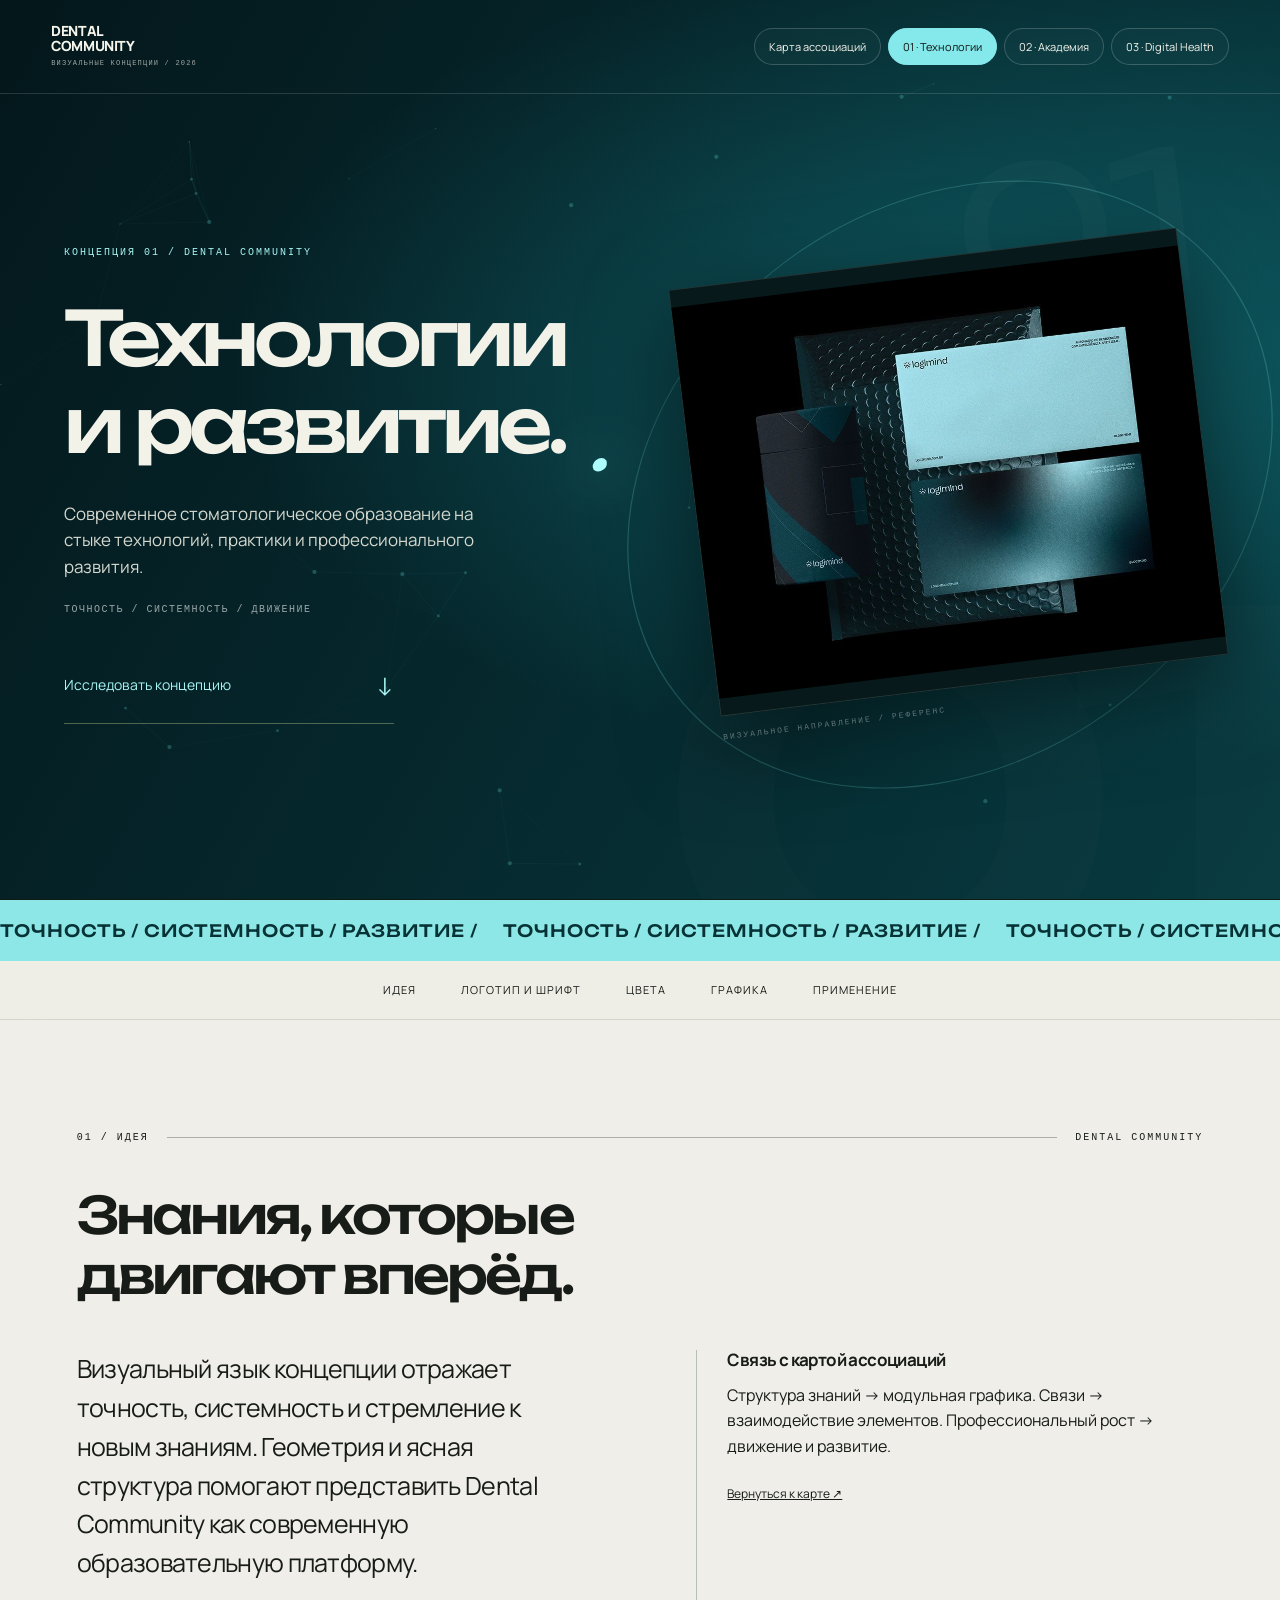
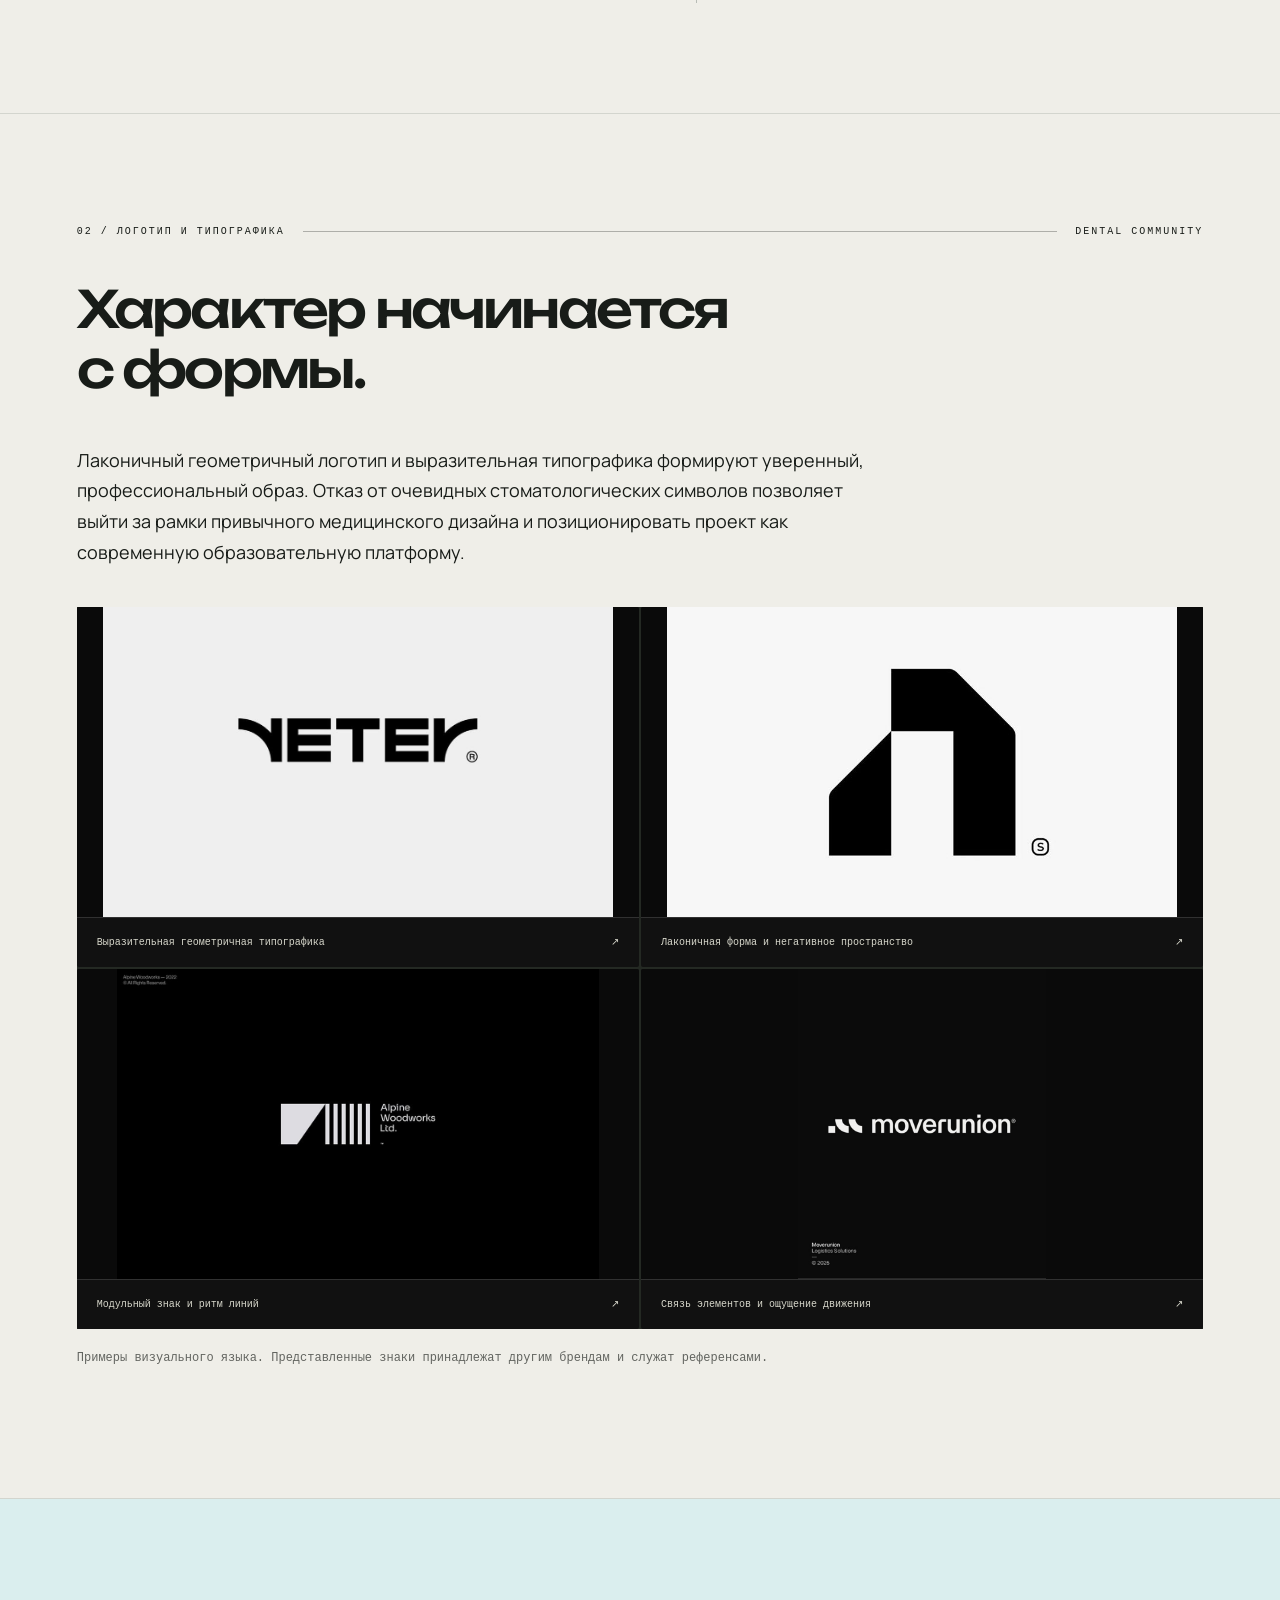
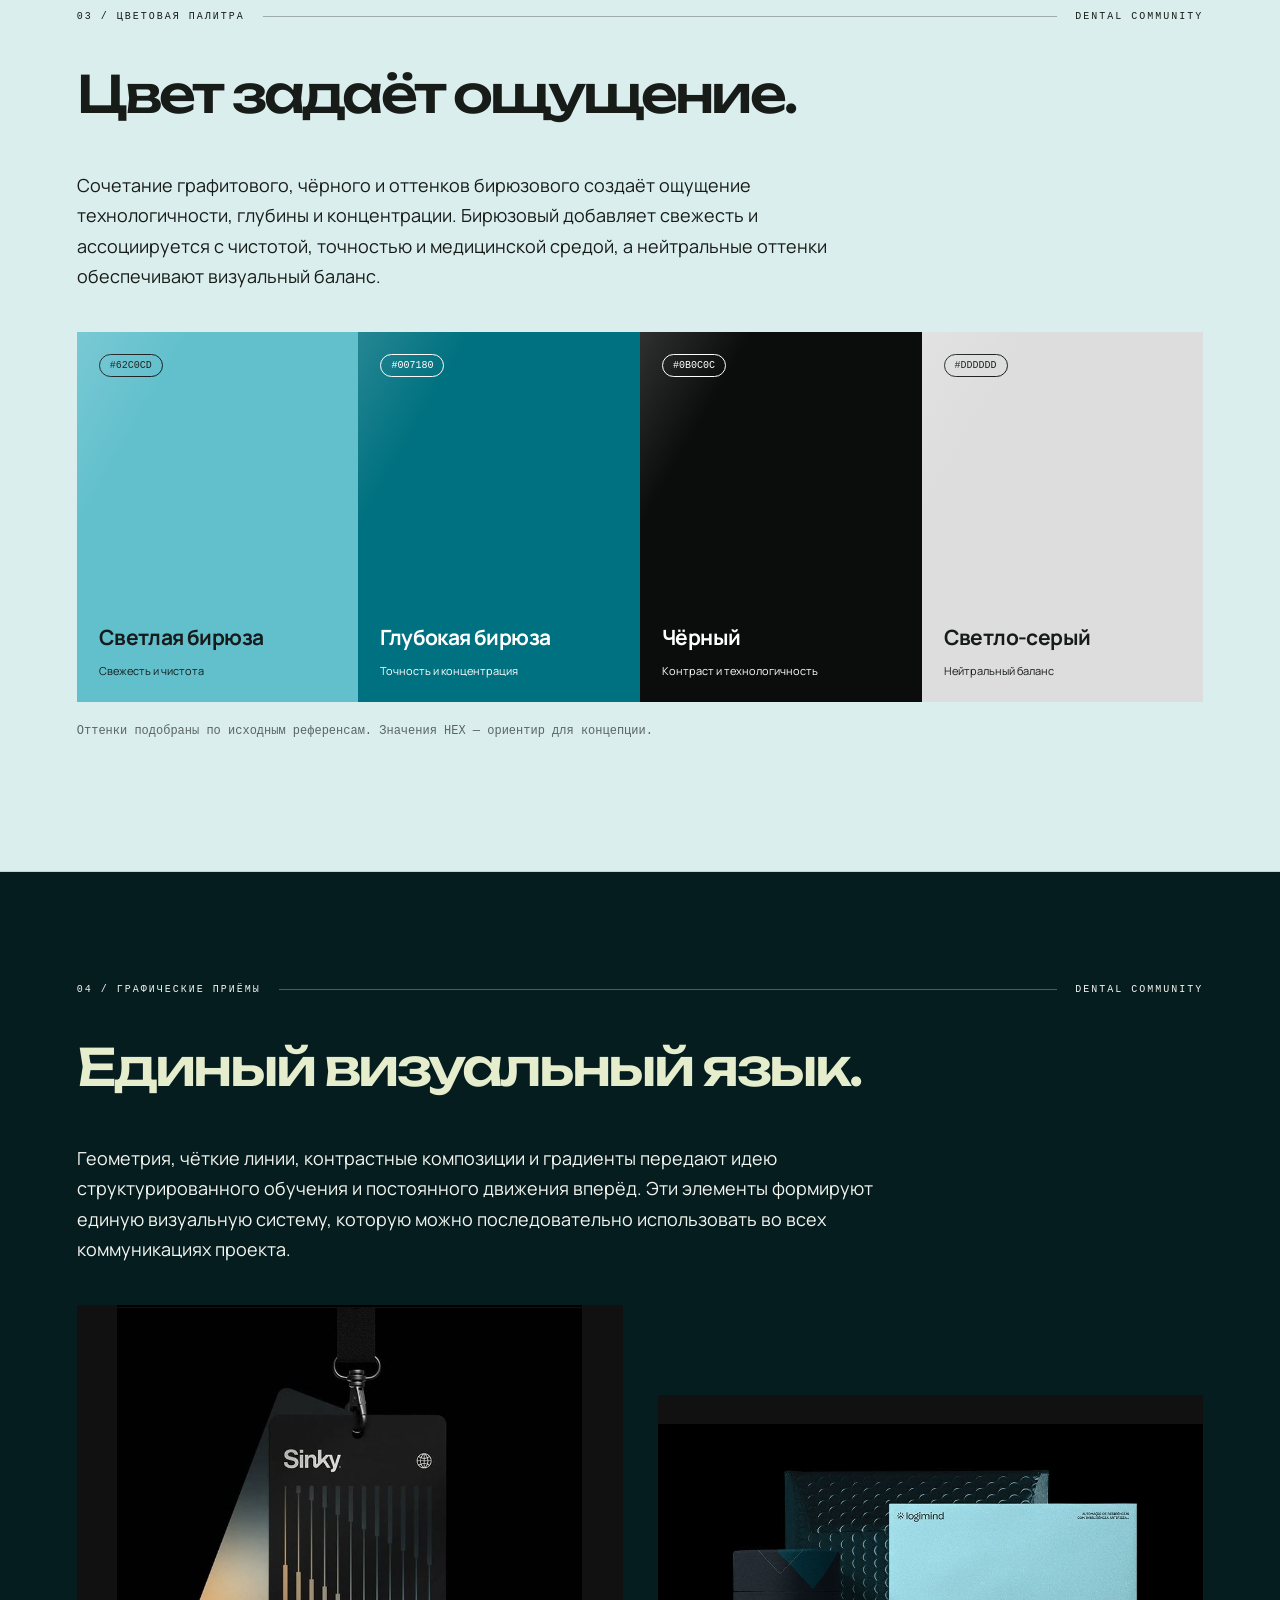
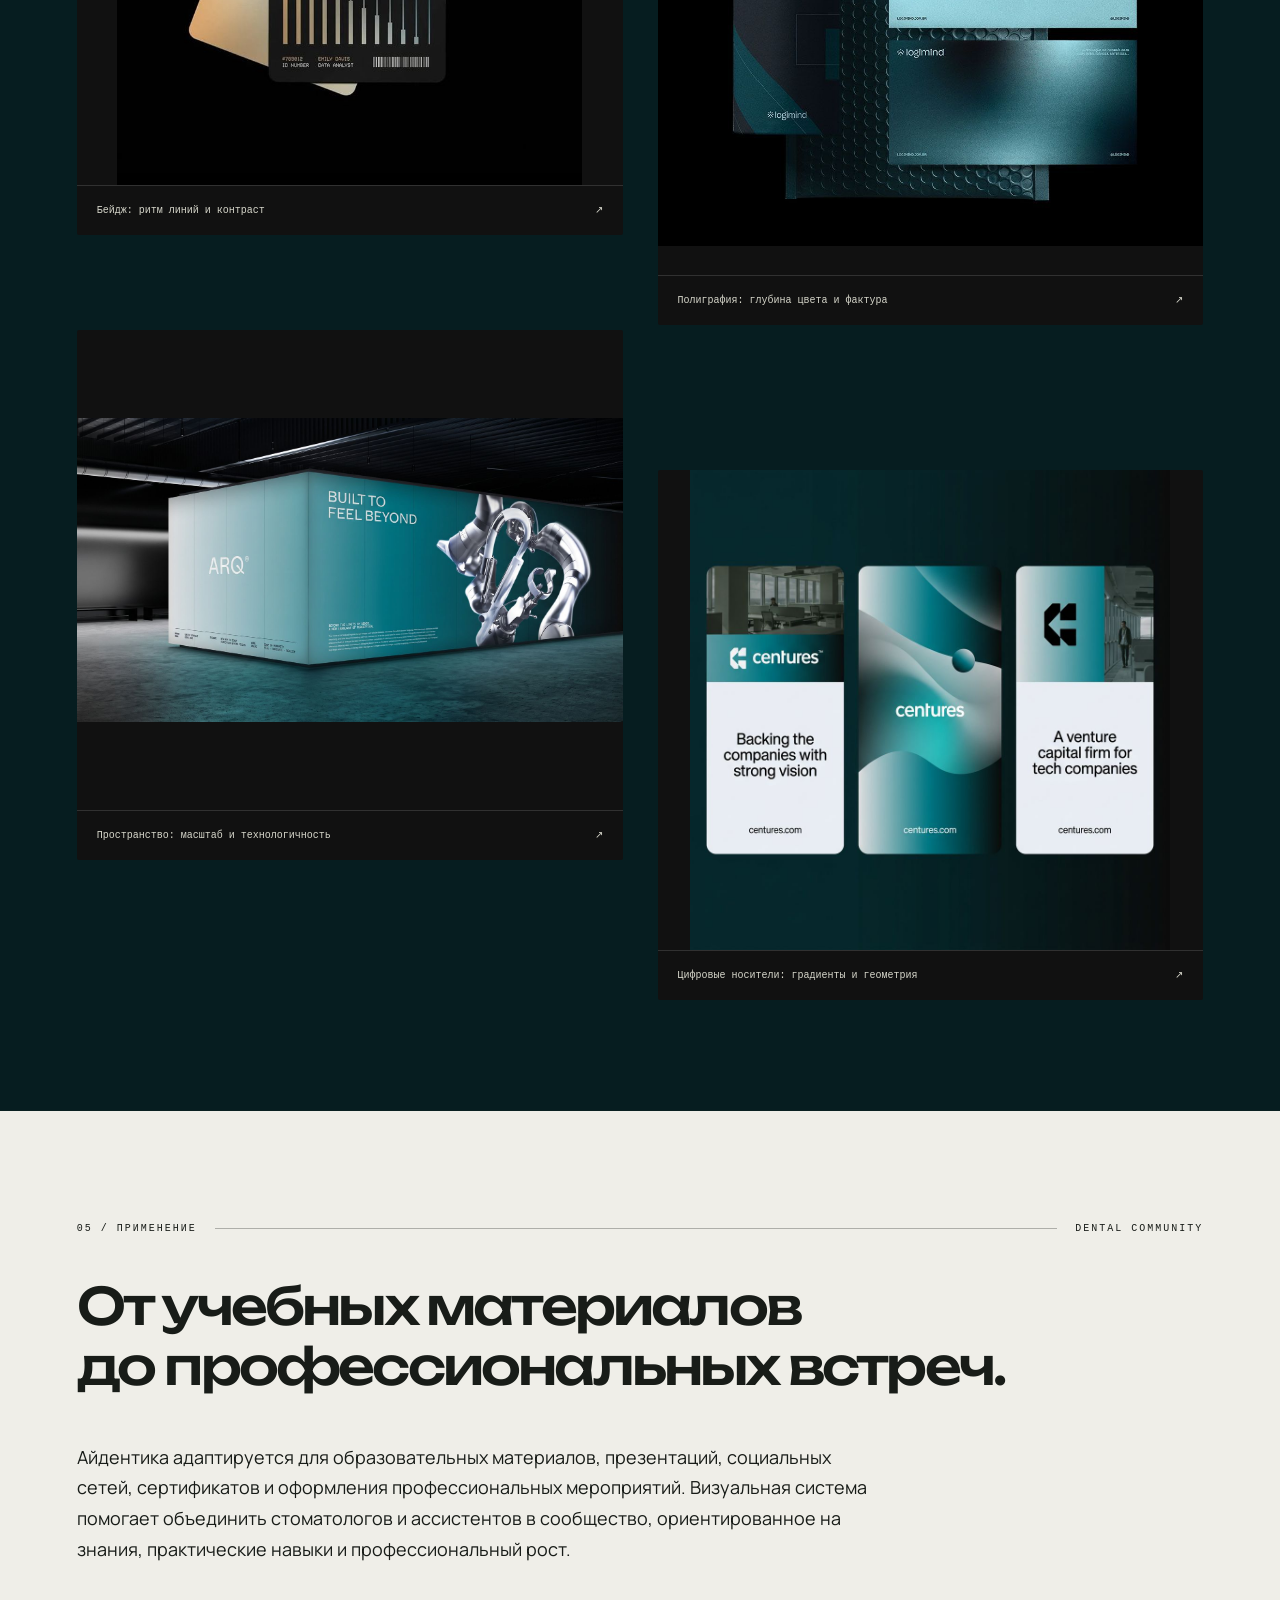
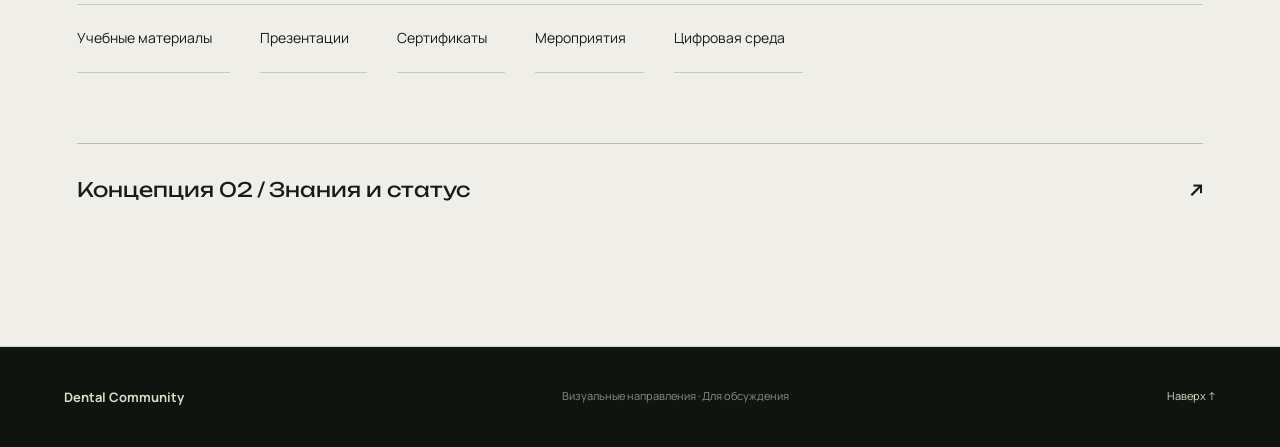
==== commit 310a63d6: "Add Digital Health concept and complete three-direction presentation" ====
--- a/concept-1.html
+++ b/concept-1.html
@@ -1 +1 @@
-<!doctype html><html lang="ru"><head><meta charset="utf-8"><meta name="viewport" content="width=device-width,initial-scale=1"><title>Концепция 01 — Dental Community</title><meta name="description" content="Карта ассоциаций и направления визуальной айдентики образовательного сообщества стоматологов и ассистентов."><link rel="stylesheet" href="style.css"><link rel="stylesheet" href="redesign.css"></head><body class="tech"><div id="progress"></div><header><a class="brand" href="index.html">DENTAL <br>COMMUNITY<span>ВИЗУАЛЬНЫЕ КОНЦЕПЦИИ / 2026</span></a><nav aria-label="Страницы презентации"><a href="index.html" >Карта ассоциаций</a><a href="concept-1.html" aria-current="page">01 · Технологии</a><a href="concept-2.html" >02 · Академия</a><a href="concept-3.html" >03 · Скоро</a></nav></header><main><div class="cursor-aura" aria-hidden="true"></div><section class="hero concept-hero"><canvas class="constellation" aria-hidden="true"></canvas><div class="hero-no" aria-hidden="true">01</div><div class="wrap hero-grid"><div><div class="eyebrow">Концепция 01 / Dental Community</div><h1>Технологии<br>и развитие.</h1><p class="lead">Современное стоматологическое образование на стыке технологий, практики и профессионального развития.</p><div class="tagline">ТОЧНОСТЬ / СИСТЕМНОСТЬ / ДВИЖЕНИЕ</div><a class="cta" href="#idea">Исследовать концепцию <span>↓</span></a></div><div class="hero-reference"><div class="ref-orbit"></div><span class="ref-index" aria-hidden="true">01</span><img src="assets/ref-15.jpg" alt="Ключевой визуальный референс концепции"><span>ВИЗУАЛЬНОЕ НАПРАВЛЕНИЕ / РЕФЕРЕНС</span></div></div></section><div class="ticker" aria-hidden="true"><div><span>ТОЧНОСТЬ / СИСТЕМНОСТЬ / РАЗВИТИЕ / </span><span>ТОЧНОСТЬ / СИСТЕМНОСТЬ / РАЗВИТИЕ / </span><span>ТОЧНОСТЬ / СИСТЕМНОСТЬ / РАЗВИТИЕ / </span><span>ТОЧНОСТЬ / СИСТЕМНОСТЬ / РАЗВИТИЕ / </span><span>ТОЧНОСТЬ / СИСТЕМНОСТЬ / РАЗВИТИЕ / </span><span>ТОЧНОСТЬ / СИСТЕМНОСТЬ / РАЗВИТИЕ / </span></div></div><div class="section-nav"><a href="#idea">Идея</a><a href="#identity">Логотип и шрифт</a><a href="#palette">Цвета</a><a href="#graphics">Графика</a><a href="#application">Применение</a></div><section id="idea" class=""><div class="wrap"><div class="eyebrow">01 / Идея <span></span> Dental Community</div><h2>Знания, которые<br>двигают вперёд.</h2><div class="two text"><p class="lead">Визуальный язык концепции отражает точность, системность и стремление к новым знаниям. Геометрия и ясная структура помогают представить Dental Community как современную образовательную платформу.</p><div class="connection"><h3>Связь с картой ассоциаций</h3><p>Структура знаний → модульная графика. Связи → взаимодействие элементов. Профессиональный рост → движение и развитие.</p><a href="index.html#map">Вернуться к карте ↗</a></div></div></div></section><section id="identity" class=""><div class="wrap"><div class="eyebrow">02 / Логотип и типографика <span></span> Dental Community</div><h2>Характер начинается<br>с формы.</h2><p class="intro">Лаконичный геометричный логотип и выразительная типографика формируют уверенный, профессиональный образ. Отказ от очевидных стоматологических символов позволяет выйти за рамки привычного медицинского дизайна и позиционировать проект как современную образовательную платформу.</p><div class="gallery logos"><figure class=""><button class="zoom" data-image="assets/ref-11.jpg" aria-label="Увеличить: Выразительная геометричная типографика"><img src="assets/ref-11.jpg" alt="Выразительная геометричная типографика"></button><figcaption>Выразительная геометричная типографика <span>↗</span></figcaption></figure><figure class=""><button class="zoom" data-image="assets/ref-8.jpg" aria-label="Увеличить: Лаконичная форма и негативное пространство"><img src="assets/ref-8.jpg" alt="Лаконичная форма и негативное пространство"></button><figcaption>Лаконичная форма и негативное пространство <span>↗</span></figcaption></figure><figure class=""><button class="zoom" data-image="assets/ref-9.jpg" aria-label="Увеличить: Модульный знак и ритм линий"><img src="assets/ref-9.jpg" alt="Модульный знак и ритм линий"></button><figcaption>Модульный знак и ритм линий <span>↗</span></figcaption></figure><figure class=""><button class="zoom" data-image="assets/ref-10.jpg" aria-label="Увеличить: Связь элементов и ощущение движения"><img src="assets/ref-10.jpg" alt="Связь элементов и ощущение движения"></button><figcaption>Связь элементов и ощущение движения <span>↗</span></figcaption></figure></div><p class="note">Примеры визуального языка. Представленные знаки принадлежат другим брендам и служат референсами.</p></div></section><section id="palette" class="tinted"><div class="wrap"><div class="eyebrow">03 / Цветовая палитра <span></span> Dental Community</div><h2>Цвет задаёт ощущение.</h2><p class="intro">Сочетание графитового, чёрного и оттенков бирюзового создаёт ощущение технологичности, глубины и концентрации. Бирюзовый добавляет свежесть и ассоциируется с чистотой, точностью и медицинской средой, а нейтральные оттенки обеспечивают визуальный баланс.</p><div class="palette"><div class="swatch" style="--sw:#62C0CD;color:#171b1c"><span>#62C0CD</span><div><h3>Светлая бирюза</h3><p>Свежесть и чистота</p></div></div><div class="swatch" style="--sw:#007180;color:#fff"><span>#007180</span><div><h3>Глубокая бирюза</h3><p>Точность и концентрация</p></div></div><div class="swatch" style="--sw:#0B0C0C;color:#fff"><span>#0B0C0C</span><div><h3>Чёрный</h3><p>Контраст и технологичность</p></div></div><div class="swatch" style="--sw:#DDDDDD;color:#171b1c"><span>#DDDDDD</span><div><h3>Светло-серый</h3><p>Нейтральный баланс</p></div></div></div><p class="note">Оттенки подобраны по исходным референсам. Значения HEX — ориентир для концепции.</p></div></section><section id="graphics" class="dark"><div class="wrap"><div class="eyebrow">04 / Графические приёмы <span></span> Dental Community</div><h2>Единый визуальный язык.</h2><p class="intro">Геометрия, чёткие линии, контрастные композиции и градиенты передают идею структурированного обучения и постоянного движения вперёд. Эти элементы формируют единую визуальную систему, которую можно последовательно использовать во всех коммуникациях проекта.</p><div class="gallery mood"><figure class=""><button class="zoom" data-image="assets/ref-12.jpg" aria-label="Увеличить: Бейдж: ритм линий и контраст"><img src="assets/ref-12.jpg" alt="Бейдж: ритм линий и контраст"></button><figcaption>Бейдж: ритм линий и контраст <span>↗</span></figcaption></figure><figure class=""><button class="zoom" data-image="assets/ref-15.jpg" aria-label="Увеличить: Полиграфия: глубина цвета и фактура"><img src="assets/ref-15.jpg" alt="Полиграфия: глубина цвета и фактура"></button><figcaption>Полиграфия: глубина цвета и фактура <span>↗</span></figcaption></figure><figure class=""><button class="zoom" data-image="assets/ref-13.jpg" aria-label="Увеличить: Пространство: масштаб и технологичность"><img src="assets/ref-13.jpg" alt="Пространство: масштаб и технологичность"></button><figcaption>Пространство: масштаб и технологичность <span>↗</span></figcaption></figure><figure class=""><button class="zoom" data-image="assets/ref-14.jpg" aria-label="Увеличить: Цифровые носители: градиенты и геометрия"><img src="assets/ref-14.jpg" alt="Цифровые носители: градиенты и геометрия"></button><figcaption>Цифровые носители: градиенты и геометрия <span>↗</span></figcaption></figure></div></div></section><section id="application" class=""><div class="wrap"><div class="eyebrow">05 / Применение <span></span> Dental Community</div><h2>От учебных материалов<br>до профессиональных встреч.</h2><p class="intro">Айдентика адаптируется для образовательных материалов, презентаций, социальных сетей, сертификатов и оформления профессиональных мероприятий. Визуальная система помогает объединить стоматологов и ассистентов в сообщество, ориентированное на знания, практические навыки и профессиональный рост.</p><div class="uses"><span>Учебные материалы</span><span>Презентации</span><span>Сертификаты</span><span>Мероприятия</span><span>Цифровая среда</span></div><a class="next" href="concept-2.html">Концепция 02 / Знания и статус<span>↗</span></a></div></section></main><footer><b>Dental Community</b><span>Визуальные направления · Для обсуждения</span><a href="#">Наверх ↑</a></footer><dialog><button class="close" aria-label="Закрыть">Закрыть ×</button><img alt="Увеличенный референс"></dialog><script src="app.js"></script><script src="motion.js"></script></body></html>+<!doctype html><html lang="ru"><head><meta charset="utf-8"><meta name="viewport" content="width=device-width,initial-scale=1"><title>Концепция 01 — Dental Community</title><meta name="description" content="Карта ассоциаций и направления визуальной айдентики образовательного сообщества стоматологов и ассистентов."><link rel="stylesheet" href="style.css"><link rel="stylesheet" href="redesign.css?v=4"></head><body class="tech"><div id="progress"></div><header><a class="brand" href="index.html">DENTAL <br>COMMUNITY<span>ВИЗУАЛЬНЫЕ КОНЦЕПЦИИ / 2026</span></a><nav aria-label="Страницы презентации"><a href="index.html" >Карта ассоциаций</a><a href="concept-1.html" aria-current="page">01 · Технологии</a><a href="concept-2.html" >02 · Академия</a><a href="concept-3.html" >03 · Digital Health</a></nav></header><main><div class="cursor-aura" aria-hidden="true"></div><section class="hero concept-hero"><canvas class="constellation" aria-hidden="true"></canvas><div class="hero-no" aria-hidden="true">01</div><div class="wrap hero-grid"><div><div class="eyebrow">Концепция 01 / Dental Community</div><h1>Технологии<br>и развитие.</h1><p class="lead">Современное стоматологическое образование на стыке технологий, практики и профессионального развития.</p><div class="tagline">ТОЧНОСТЬ / СИСТЕМНОСТЬ / ДВИЖЕНИЕ</div><a class="cta" href="#idea">Исследовать концепцию <span>↓</span></a></div><div class="hero-reference"><div class="ref-orbit"></div><span class="ref-index" aria-hidden="true">01</span><img src="assets/ref-15.jpg" alt="Ключевой визуальный референс концепции"><span>ВИЗУАЛЬНОЕ НАПРАВЛЕНИЕ / РЕФЕРЕНС</span></div></div></section><div class="ticker" aria-hidden="true"><div><span>ТОЧНОСТЬ / СИСТЕМНОСТЬ / РАЗВИТИЕ / </span><span>ТОЧНОСТЬ / СИСТЕМНОСТЬ / РАЗВИТИЕ / </span><span>ТОЧНОСТЬ / СИСТЕМНОСТЬ / РАЗВИТИЕ / </span><span>ТОЧНОСТЬ / СИСТЕМНОСТЬ / РАЗВИТИЕ / </span><span>ТОЧНОСТЬ / СИСТЕМНОСТЬ / РАЗВИТИЕ / </span><span>ТОЧНОСТЬ / СИСТЕМНОСТЬ / РАЗВИТИЕ / </span></div></div><div class="section-nav"><a href="#idea">Идея</a><a href="#identity">Логотип и шрифт</a><a href="#palette">Цвета</a><a href="#graphics">Графика</a><a href="#application">Применение</a></div><section id="idea" class=""><div class="wrap"><div class="eyebrow">01 / Идея <span></span> Dental Community</div><h2>Знания, которые<br>двигают вперёд.</h2><div class="two text"><p class="lead">Визуальный язык концепции отражает точность, системность и стремление к новым знаниям. Геометрия и ясная структура помогают представить Dental Community как современную образовательную платформу.</p><div class="connection"><h3>Связь с картой ассоциаций</h3><p>Структура знаний → модульная графика. Связи → взаимодействие элементов. Профессиональный рост → движение и развитие.</p><a href="index.html#map">Вернуться к карте ↗</a></div></div></div></section><section id="identity" class=""><div class="wrap"><div class="eyebrow">02 / Логотип и типографика <span></span> Dental Community</div><h2>Характер начинается<br>с формы.</h2><p class="intro">Лаконичный геометричный логотип и выразительная типографика формируют уверенный, профессиональный образ. Отказ от очевидных стоматологических символов позволяет выйти за рамки привычного медицинского дизайна и позиционировать проект как современную образовательную платформу.</p><div class="gallery logos"><figure class=""><button class="zoom" data-image="assets/ref-11.jpg" aria-label="Увеличить: Выразительная геометричная типографика"><img src="assets/ref-11.jpg" alt="Выразительная геометричная типографика"></button><figcaption>Выразительная геометричная типографика <span>↗</span></figcaption></figure><figure class=""><button class="zoom" data-image="assets/ref-8.jpg" aria-label="Увеличить: Лаконичная форма и негативное пространство"><img src="assets/ref-8.jpg" alt="Лаконичная форма и негативное пространство"></button><figcaption>Лаконичная форма и негативное пространство <span>↗</span></figcaption></figure><figure class=""><button class="zoom" data-image="assets/ref-9.jpg" aria-label="Увеличить: Модульный знак и ритм линий"><img src="assets/ref-9.jpg" alt="Модульный знак и ритм линий"></button><figcaption>Модульный знак и ритм линий <span>↗</span></figcaption></figure><figure class=""><button class="zoom" data-image="assets/ref-10.jpg" aria-label="Увеличить: Связь элементов и ощущение движения"><img src="assets/ref-10.jpg" alt="Связь элементов и ощущение движения"></button><figcaption>Связь элементов и ощущение движения <span>↗</span></figcaption></figure></div><p class="note">Примеры визуального языка. Представленные знаки принадлежат другим брендам и служат референсами.</p></div></section><section id="palette" class="tinted"><div class="wrap"><div class="eyebrow">03 / Цветовая палитра <span></span> Dental Community</div><h2>Цвет задаёт ощущение.</h2><p class="intro">Сочетание графитового, чёрного и оттенков бирюзового создаёт ощущение технологичности, глубины и концентрации. Бирюзовый добавляет свежесть и ассоциируется с чистотой, точностью и медицинской средой, а нейтральные оттенки обеспечивают визуальный баланс.</p><div class="palette"><div class="swatch" style="--sw:#62C0CD;color:#171b1c"><span>#62C0CD</span><div><h3>Светлая бирюза</h3><p>Свежесть и чистота</p></div></div><div class="swatch" style="--sw:#007180;color:#fff"><span>#007180</span><div><h3>Глубокая бирюза</h3><p>Точность и концентрация</p></div></div><div class="swatch" style="--sw:#0B0C0C;color:#fff"><span>#0B0C0C</span><div><h3>Чёрный</h3><p>Контраст и технологичность</p></div></div><div class="swatch" style="--sw:#DDDDDD;color:#171b1c"><span>#DDDDDD</span><div><h3>Светло-серый</h3><p>Нейтральный баланс</p></div></div></div><p class="note">Оттенки подобраны по исходным референсам. Значения HEX — ориентир для концепции.</p></div></section><section id="graphics" class="dark"><div class="wrap"><div class="eyebrow">04 / Графические приёмы <span></span> Dental Community</div><h2>Единый визуальный язык.</h2><p class="intro">Геометрия, чёткие линии, контрастные композиции и градиенты передают идею структурированного обучения и постоянного движения вперёд. Эти элементы формируют единую визуальную систему, которую можно последовательно использовать во всех коммуникациях проекта.</p><div class="gallery mood"><figure class=""><button class="zoom" data-image="assets/ref-12.jpg" aria-label="Увеличить: Бейдж: ритм линий и контраст"><img src="assets/ref-12.jpg" alt="Бейдж: ритм линий и контраст"></button><figcaption>Бейдж: ритм линий и контраст <span>↗</span></figcaption></figure><figure class=""><button class="zoom" data-image="assets/ref-15.jpg" aria-label="Увеличить: Полиграфия: глубина цвета и фактура"><img src="assets/ref-15.jpg" alt="Полиграфия: глубина цвета и фактура"></button><figcaption>Полиграфия: глубина цвета и фактура <span>↗</span></figcaption></figure><figure class=""><button class="zoom" data-image="assets/ref-13.jpg" aria-label="Увеличить: Пространство: масштаб и технологичность"><img src="assets/ref-13.jpg" alt="Пространство: масштаб и технологичность"></button><figcaption>Пространство: масштаб и технологичность <span>↗</span></figcaption></figure><figure class=""><button class="zoom" data-image="assets/ref-14.jpg" aria-label="Увеличить: Цифровые носители: градиенты и геометрия"><img src="assets/ref-14.jpg" alt="Цифровые носители: градиенты и геометрия"></button><figcaption>Цифровые носители: градиенты и геометрия <span>↗</span></figcaption></figure></div></div></section><section id="application" class=""><div class="wrap"><div class="eyebrow">05 / Применение <span></span> Dental Community</div><h2>От учебных материалов<br>до профессиональных встреч.</h2><p class="intro">Айдентика адаптируется для образовательных материалов, презентаций, социальных сетей, сертификатов и оформления профессиональных мероприятий. Визуальная система помогает объединить стоматологов и ассистентов в сообщество, ориентированное на знания, практические навыки и профессиональный рост.</p><div class="uses"><span>Учебные материалы</span><span>Презентации</span><span>Сертификаты</span><span>Мероприятия</span><span>Цифровая среда</span></div><a class="next" href="concept-2.html">Концепция 02 / Знания и статус<span>↗</span></a></div></section></main><footer><b>Dental Community</b><span>Визуальные направления · Для обсуждения</span><a href="#">Наверх ↑</a></footer><dialog><button class="close" aria-label="Закрыть">Закрыть ×</button><img alt="Увеличенный референс"></dialog><script src="app.js"></script><script src="motion.js?v=4"></script></body></html>
--- a/redesign.css
+++ b/redesign.css
@@ -17,3 +17,7 @@
 }
 @media(max-width:350px){header{padding-left:16px;padding-right:16px}.hero{padding-left:16px;padding-right:16px}section:not(.hero){padding-left:16px;padding-right:16px}.orbit-ring{width:260px;height:260px}.ring-b{width:280px;height:280px}.ring-c{width:225px;height:225px}.orbit-scene{height:285px}.sphere{width:155px;height:155px}.swatch{padding:14px 10px}.swatch h3{font-size:14px}.academy h2{font-size:36px}.logos .zoom{height:215px}}
 @media(hover:none){.direction:hover,.gallery figure:hover,.swatch:hover,.branches article:hover{transform:none}.direction:hover img{transform:rotate(-6deg)}.gallery figure:hover img{transform:none}.next:hover{padding-left:0;padding-right:0}.ticker:hover>div{animation-play-state:running}}
+/* Concept 03 — Digital Health */
+.digital{--accent:#00a98a;--dark:#00271d;--tint:#e3f3ed}.digital .hero{background:#00271d}.digital .hero:before{background:radial-gradient(ellipse at 75% 40%,#00c5a055,transparent 60%),linear-gradient(120deg,#001e17,#003e30)}.digital nav a[aria-current]{background:#00c5a0;color:#00271d;border-color:#00c5a0}.digital .hero .eyebrow,.digital .hero .cta{color:#7debd0}.digital .hero-reference{transform:rotate(-5deg);animation:float 10s ease-in-out infinite}.digital .hero-reference img{background:#00271d}.digital .ref-orbit{border-color:#00c5a066}.digital .ref-orbit:after{background:#00e9bc;box-shadow:0 0 40px #00c5a0}.digital .ticker{background:#00c5a0;color:#00271d}.digital .dark{background:#00271d}.digital .dark h2{color:#e8fff6}.digital .palette{grid-template-columns:repeat(3,1fr)}.digital-icons{margin-bottom:70px}.digital-icons .zoom{height:350px}.digital-result{margin-top:75px;padding-top:45px;border-top:1px solid #00271d33}.digital-result h3{font:500 clamp(26px,3.3vw,46px)/1.2 Unbounded,sans-serif;letter-spacing:-1.5px;margin-bottom:25px}.digital-preview{background:#00271d;color:#e5fff4}.direction-grid{grid-template-columns:repeat(3,minmax(0,1fr));gap:20px}.direction{padding:28px 22px 0;min-height:540px}.direction h3{font-size:clamp(24px,2.5vw,36px);letter-spacing:-1px}.academy-preview h3{font-size:clamp(42px,4vw,60px)}.direction img{height:270px}.digital .swatch:last-child{border:1px solid #00271d11}
+@media(max-width:850px){.direction-grid{grid-template-columns:1fr}.direction{min-height:0}.direction h3{font-size:36px}.academy-preview h3{font-size:60px}.direction img{max-width:450px;margin:25px auto 0;height:300px}.digital-icons .zoom{height:280px}}
+@media(max-width:600px){.digital .palette{grid-template-columns:1fr 1fr}.digital .swatch:last-child{grid-column:1/-1;min-height:160px}.digital-icons{margin-bottom:32px}.digital-icons .zoom{height:auto;min-height:220px}.digital-icons img{height:auto;max-height:380px}.digital-result{margin-top:45px;padding-top:30px}.digital-result h3{font-size:clamp(22px,6.5vw,32px);letter-spacing:-1px;overflow-wrap:anywhere}.direction{padding:25px 22px 0}.direction h3{font-size:clamp(27px,8vw,36px)}.academy-preview h3{font-size:54px}}
